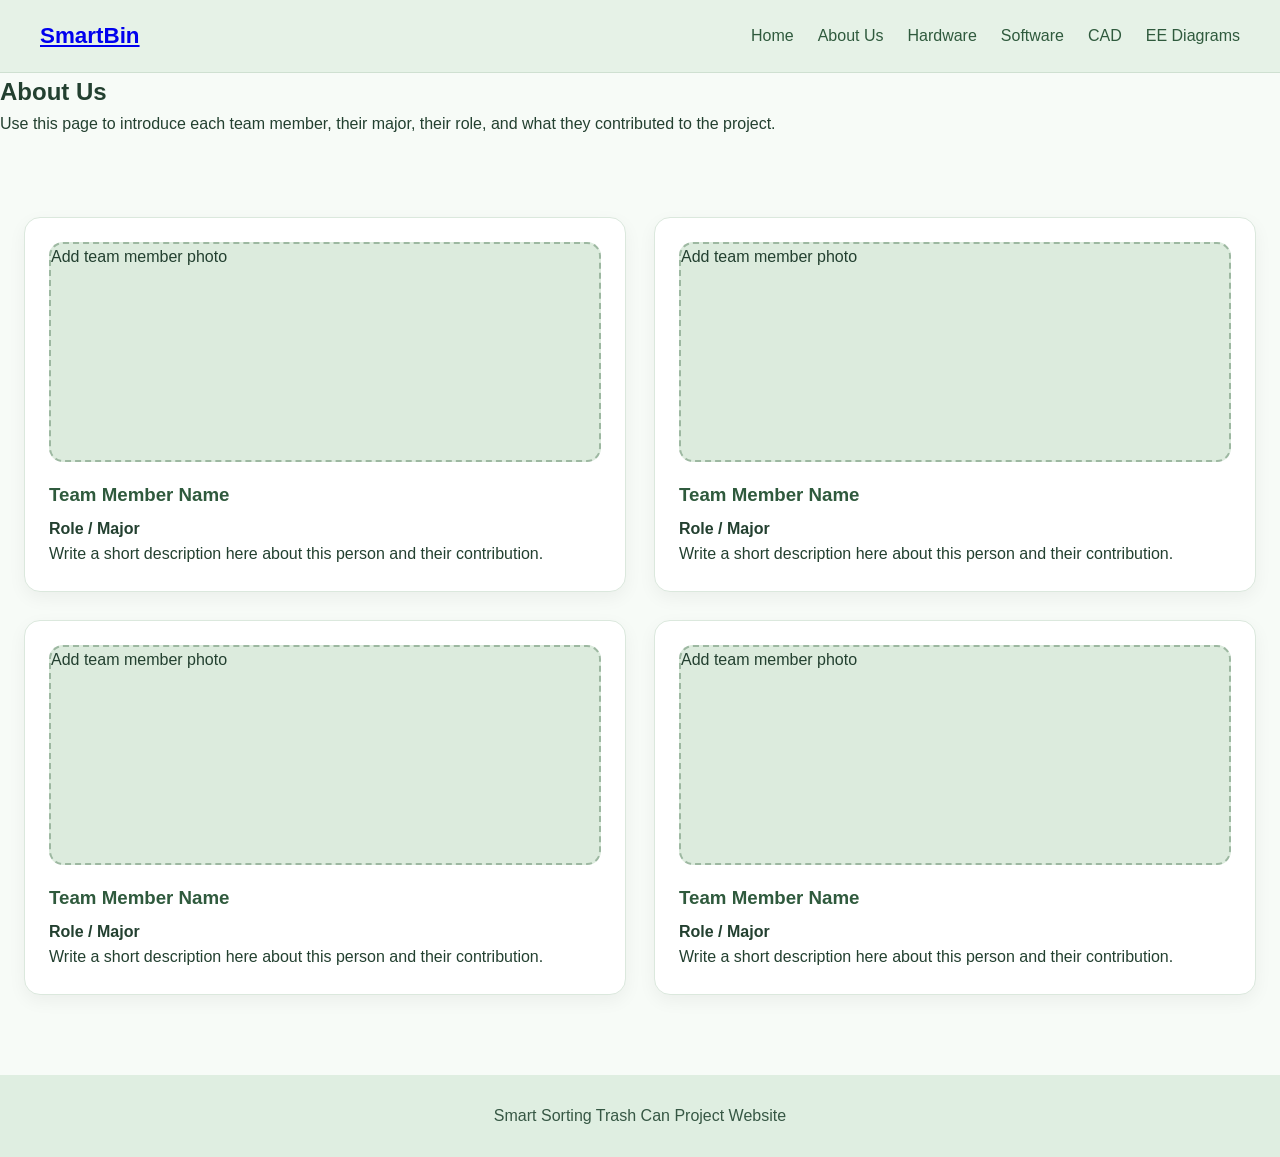
==== about.html @ c2308f16 "Create about.html" ====
<!DOCTYPE html>
<html lang="en">
<head>
  <meta charset="UTF-8" />
  <meta name="viewport" content="width=device-width, initial-scale=1.0" />
  <title>Smart Sorting Trash Can | About Us</title>
  <link rel="stylesheet" href="styles.css" />
</head>
<body>
  <header class="navbar">
    <div class="logo"><a href="index.html">SmartBin</a></div>
    <ul class="nav-links">
      <li><a href="index.html">Home</a></li>
      <li><a href="about.html">About Us</a></li>
      <li><a href="hardware.html">Hardware</a></li>
      <li><a href="software.html">Software</a></li>
      <li><a href="cad.html">CAD</a></li>
      <li><a href="diagrams.html">EE Diagrams</a></li>
    </ul>
  </header>

  <section class="page-header">
    <h1>About Us</h1>
    <p>
      Use this page to introduce each team member, their major, their role,
      and what they contributed to the project.
    </p>
  </section>

  <section class="section">
    <div class="team-grid">
      <div class="team-card">
        <div class="team-photo">Add team member photo</div>
        <h3>Team Member Name</h3>
        <p><strong>Role / Major</strong></p>
        <p>Write a short description here about this person and their contribution.</p>
      </div>

      <div class="team-card">
        <div class="team-photo">Add team member photo</div>
        <h3>Team Member Name</h3>
        <p><strong>Role / Major</strong></p>
        <p>Write a short description here about this person and their contribution.</p>
      </div>

      <div class="team-card">
        <div class="team-photo">Add team member photo</div>
        <h3>Team Member Name</h3>
        <p><strong>Role / Major</strong></p>
        <p>Write a short description here about this person and their contribution.</p>
      </div>

      <div class="team-card">
        <div class="team-photo">Add team member photo</div>
        <h3>Team Member Name</h3>
        <p><strong>Role / Major</strong></p>
        <p>Write a short description here about this person and their contribution.</p>
      </div>
    </div>
  </section>

  <footer class="footer">
    <p>Smart Sorting Trash Can Project Website</p>
  </footer>
</body>
</html>
---- styles.css ----
* {
  margin: 0;
  padding: 0;
  box-sizing: border-box;
}

html {
  scroll-behavior: smooth;
}

body {
  font-family: Arial, Helvetica, sans-serif;
  color: #234030;
  background-color: #f7fbf7;
  line-height: 1.6;
}

.navbar {
  position: sticky;
  top: 0;
  z-index: 1000;
  background: #e6f2e7;
  display: flex;
  justify-content: space-between;
  align-items: center;
  padding: 18px 40px;
  border-bottom: 1px solid #cfe0d1;
}

.logo {
  font-size: 1.4rem;
  font-weight: 700;
  color: #2f5a3d;
}

.nav-links {
  list-style: none;
  display: flex;
  gap: 24px;
  flex-wrap: wrap;
}

.nav-links a {
  text-decoration: none;
  color: #2f5a3d;
  font-weight: 500;
  transition: 0.2s ease;
}

.nav-links a:hover {
  color: #6b9b78;
}

.hero {
  height: 85vh;
  background:
    linear-gradient(rgba(20, 40, 25, 0.28), rgba(20, 40, 25, 0.28)),
    url("images/team-banner.jpg") center/cover no-repeat;
  display: flex;
  align-items: center;
  justify-content: center;
}

.hero-overlay {
  width: 100%;
  max-width: 1100px;
  padding: 40px;
}

.hero-text {
  background: rgba(245, 251, 245, 0.84);
  padding: 40px;
  max-width: 620px;
  border-radius: 18px;
  box-shadow: 0 8px 28px rgba(0, 0, 0, 0.08);
}

.hero-text h1 {
  font-size: 3rem;
  margin-bottom: 16px;
  color: #244432;
}

.hero-text p {
  font-size: 1.08rem;
  margin-bottom: 24px;
  color: #355643;
}

.hero-button {
  display: inline-block;
  background: #8fbc98;
  color: white;
  text-decoration: none;
  padding: 12px 22px;
  border-radius: 10px;
  font-weight: 600;
  transition: 0.2s ease;
}

.hero-button:hover {
  background: #79a883;
}

.section {
  padding: 80px 24px;
}

.alt-section {
  background: #eef6ef;
}

.container {
  max-width: 1100px;
  margin: 0 auto;
}

.section h2 {
  font-size: 2rem;
  margin-bottom: 24px;
  color: #244432;
}

.section-intro {
  margin-bottom: 28px;
  color: #4b6955;
}

.two-column {
  display: grid;
  grid-template-columns: 1.2fr 1fr;
  gap: 32px;
  align-items: center;
}

.image-placeholder {
  min-height: 260px;
  background: #dcebdd;
  border: 2px dashed #9db8a1;
  border-radius: 18px;
  display: flex;
  align-items: center;
  justify-content: center;
  color: #52705c;
  text-align: center;
  padding: 20px;
}

.content-grid {
  display: grid;
  grid-template-columns: repeat(3, 1fr);
  gap: 22px;
}

.info-card {
  background: white;
  padding: 24px;
  border-radius: 16px;
  box-shadow: 0 6px 18px rgba(0, 0, 0, 0.05);
  border: 1px solid #dbe8dd;
}

.info-card h3 {
  margin-bottom: 12px;
  color: #2f5a3d;
}

.gallery-grid {
  display: grid;
  grid-template-columns: repeat(3, 1fr);
  gap: 20px;
}

.gallery-item {
  min-height: 220px;
  background: #dcebdd;
  border: 2px dashed #9db8a1;
  border-radius: 16px;
  display: flex;
  align-items: center;
  justify-content: center;
  color: #52705c;
  text-align: center;
  padding: 20px;
}

.team-grid {
  display: grid;
  grid-template-columns: repeat(2, 1fr);
  gap: 28px;
}

.team-card {
  background: white;
  padding: 24px;
  border-radius: 16px;
  box-shadow: 0 6px 18px rgba(0, 0, 0, 0.05);
  border: 1px solid #dbe8dd;
}

.team-photo {
  width: 100%;
  height: 220px;
  background: #dcebdd;
  border: 2px dashed #9db8a1;
  border-radius: 14px;
  margin-bottom: 18px;
}

.team-card h3 {
  margin-bottom: 6px;
  color: #2f5a3d;
}

.footer {
  text-align: center;
  padding: 28px 20px;
  background: #dfeee1;
  color: #365744;
}

@media (max-width: 900px) {
  .two-column,
  .content-grid,
  .gallery-grid,
  .team-grid {
    grid-template-columns: 1fr;
  }

  .hero-text h1 {
    font-size: 2.3rem;
  }

  .navbar {
    flex-direction: column;
    gap: 12px;
    padding: 18px 20px;
  }

  .nav-links {
    justify-content: center;
  }
}
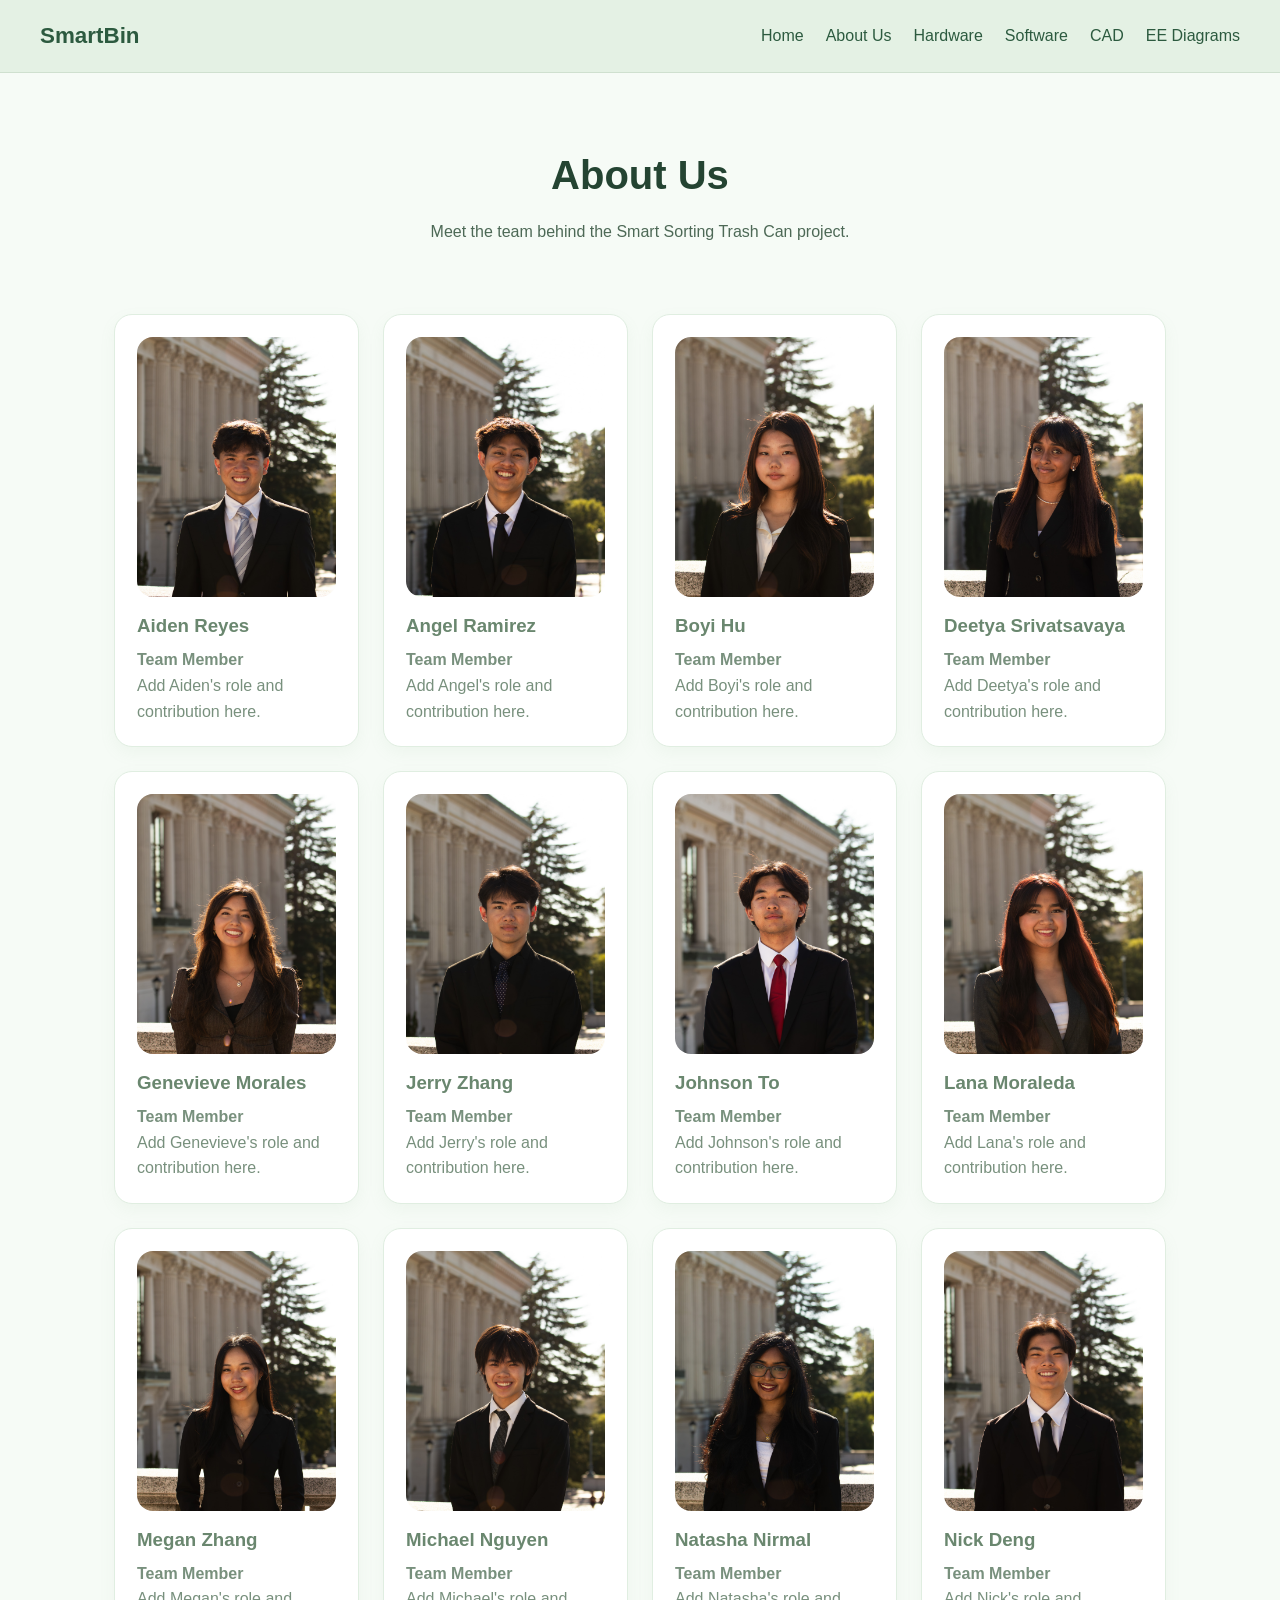
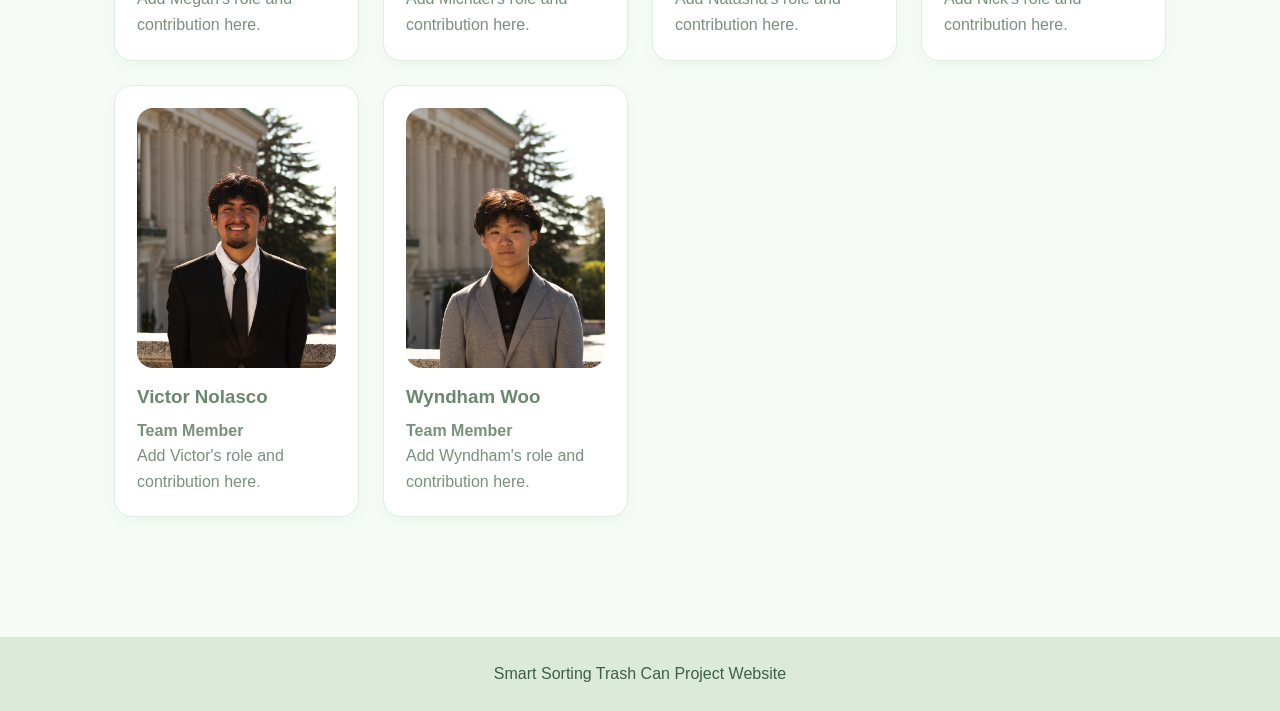
==== commit ba21d6f3: "Update about.html" ====
--- a/about.html
+++ b/about.html
@@ -22,40 +22,111 @@
   <section class="page-header">
     <h1>About Us</h1>
     <p>
-      Use this page to introduce each team member, their major, their role,
-      and what they contributed to the project.
+      Meet the team behind the Smart Sorting Trash Can project.
     </p>
   </section>
 
   <section class="section">
     <div class="team-grid">
+
       <div class="team-card">
-        <div class="team-photo">Add team member photo</div>
-        <h3>Team Member Name</h3>
-        <p><strong>Role / Major</strong></p>
-        <p>Write a short description here about this person and their contribution.</p>
+        <img src="images/aiden reyes.jpg" alt="Aiden Reyes" class="team-photo">
+        <h3>Aiden Reyes</h3>
+        <p><strong>Team Member</strong></p>
+        <p>Add Aiden's role and contribution here.</p>
       </div>
 
       <div class="team-card">
-        <div class="team-photo">Add team member photo</div>
-        <h3>Team Member Name</h3>
-        <p><strong>Role / Major</strong></p>
-        <p>Write a short description here about this person and their contribution.</p>
+        <img src="images/angel ramirez.jpg" alt="Angel Ramirez" class="team-photo">
+        <h3>Angel Ramirez</h3>
+        <p><strong>Team Member</strong></p>
+        <p>Add Angel's role and contribution here.</p>
       </div>
 
       <div class="team-card">
-        <div class="team-photo">Add team member photo</div>
-        <h3>Team Member Name</h3>
-        <p><strong>Role / Major</strong></p>
-        <p>Write a short description here about this person and their contribution.</p>
+        <img src="images/boyi hu.jpg" alt="Boyi Hu" class="team-photo">
+        <h3>Boyi Hu</h3>
+        <p><strong>Team Member</strong></p>
+        <p>Add Boyi's role and contribution here.</p>
       </div>
 
       <div class="team-card">
-        <div class="team-photo">Add team member photo</div>
-        <h3>Team Member Name</h3>
-        <p><strong>Role / Major</strong></p>
-        <p>Write a short description here about this person and their contribution.</p>
+        <img src="images/deetya srivatsavaya.jpg" alt="Deetya Srivatsavaya" class="team-photo">
+        <h3>Deetya Srivatsavaya</h3>
+        <p><strong>Team Member</strong></p>
+        <p>Add Deetya's role and contribution here.</p>
       </div>
+
+      <div class="team-card">
+        <img src="images/genevieve morales.jpg" alt="Genevieve Morales" class="team-photo">
+        <h3>Genevieve Morales</h3>
+        <p><strong>Team Member</strong></p>
+        <p>Add Genevieve's role and contribution here.</p>
+      </div>
+
+      <div class="team-card">
+        <img src="images/jerry zhang.jpg" alt="Jerry Zhang" class="team-photo">
+        <h3>Jerry Zhang</h3>
+        <p><strong>Team Member</strong></p>
+        <p>Add Jerry's role and contribution here.</p>
+      </div>
+
+      <div class="team-card">
+        <img src="images/johnson to.jpg" alt="Johnson To" class="team-photo">
+        <h3>Johnson To</h3>
+        <p><strong>Team Member</strong></p>
+        <p>Add Johnson's role and contribution here.</p>
+      </div>
+
+      <div class="team-card">
+        <img src="images/lana moraleda.jpg" alt="Lana Moraleda" class="team-photo">
+        <h3>Lana Moraleda</h3>
+        <p><strong>Team Member</strong></p>
+        <p>Add Lana's role and contribution here.</p>
+      </div>
+
+      <div class="team-card">
+        <img src="images/megan zhang.jpg" alt="Megan Zhang" class="team-photo">
+        <h3>Megan Zhang</h3>
+        <p><strong>Team Member</strong></p>
+        <p>Add Megan's role and contribution here.</p>
+      </div>
+
+      <div class="team-card">
+        <img src="images/michael nguyen.jpg" alt="Michael Nguyen" class="team-photo">
+        <h3>Michael Nguyen</h3>
+        <p><strong>Team Member</strong></p>
+        <p>Add Michael's role and contribution here.</p>
+      </div>
+
+      <div class="team-card">
+        <img src="images/natasha nirmal.jpg" alt="Natasha Nirmal" class="team-photo">
+        <h3>Natasha Nirmal</h3>
+        <p><strong>Team Member</strong></p>
+        <p>Add Natasha's role and contribution here.</p>
+      </div>
+
+      <div class="team-card">
+        <img src="images/nick deng.jpg" alt="Nick Deng" class="team-photo">
+        <h3>Nick Deng</h3>
+        <p><strong>Team Member</strong></p>
+        <p>Add Nick's role and contribution here.</p>
+      </div>
+
+      <div class="team-card">
+        <img src="images/victor nolasco.jpg" alt="Victor Nolasco" class="team-photo">
+        <h3>Victor Nolasco</h3>
+        <p><strong>Team Member</strong></p>
+        <p>Add Victor's role and contribution here.</p>
+      </div>
+
+      <div class="team-card">
+        <img src="images/wyndham woo.jpg" alt="Wyndham Woo" class="team-photo">
+        <h3>Wyndham Woo</h3>
+        <p><strong>Team Member</strong></p>
+        <p>Add Wyndham's role and contribution here.</p>
+      </div>
+
     </div>
   </section>
 
--- a/styles.css
+++ b/styles.css
@@ -4,231 +4,240 @@
   box-sizing: border-box;
 }
 
-html {
-  scroll-behavior: smooth;
-}
-
 body {
   font-family: Arial, Helvetica, sans-serif;
-  color: #234030;
-  background-color: #f7fbf7;
+  background-color: #f6fbf6;
+  color: #264233;
   line-height: 1.6;
 }
 
 .navbar {
-  position: sticky;
-  top: 0;
-  z-index: 1000;
-  background: #e6f2e7;
+  background: #e4f1e4;
+  border-bottom: 1px solid #cfe0cf;
+  padding: 18px 40px;
   display: flex;
   justify-content: space-between;
   align-items: center;
-  padding: 18px 40px;
-  border-bottom: 1px solid #cfe0d1;
-}
-
-.logo {
+}
+
+.logo a {
+  text-decoration: none;
+  color: #2c5a3f;
   font-size: 1.4rem;
-  font-weight: 700;
-  color: #2f5a3d;
+  font-weight: bold;
 }
 
 .nav-links {
   list-style: none;
   display: flex;
-  gap: 24px;
+  gap: 22px;
   flex-wrap: wrap;
 }
 
 .nav-links a {
   text-decoration: none;
-  color: #2f5a3d;
+  color: #2c5a3f;
   font-weight: 500;
-  transition: 0.2s ease;
 }
 
 .nav-links a:hover {
-  color: #6b9b78;
+  color: #6d9b7b;
 }
 
 .hero {
-  height: 85vh;
-  background:
-    linear-gradient(rgba(20, 40, 25, 0.28), rgba(20, 40, 25, 0.28)),
-    url("images/team-banner.jpg") center/cover no-repeat;
+  height: 78vh;
+  background-image: url("images/team.jpg");
+  background-size: cover;
+  background-position: center;
   display: flex;
   align-items: center;
   justify-content: center;
 }
 
-.hero-overlay {
-  width: 100%;
-  max-width: 1100px;
+.hero-box {
+  background: rgba(247, 252, 247, 0.88);
   padding: 40px;
-}
-
-.hero-text {
-  background: rgba(245, 251, 245, 0.84);
-  padding: 40px;
-  max-width: 620px;
   border-radius: 18px;
-  box-shadow: 0 8px 28px rgba(0, 0, 0, 0.08);
-}
-
-.hero-text h1 {
+  max-width: 680px;
+  box-shadow: 0 8px 24px rgba(0, 0, 0, 0.08);
+}
+
+.hero-box h1 {
   font-size: 3rem;
-  margin-bottom: 16px;
+  margin-bottom: 14px;
   color: #244432;
 }
 
-.hero-text p {
-  font-size: 1.08rem;
-  margin-bottom: 24px;
-  color: #355643;
-}
-
-.hero-button {
+.hero-box p {
+  margin-bottom: 20px;
+  color: #3f5e49;
+}
+
+.button {
   display: inline-block;
-  background: #8fbc98;
+  padding: 12px 22px;
+  background: #8db89a;
   color: white;
   text-decoration: none;
-  padding: 12px 22px;
   border-radius: 10px;
   font-weight: 600;
-  transition: 0.2s ease;
-}
-
-.hero-button:hover {
-  background: #79a883;
+}
+
+.button:hover {
+  background: #78a585;
+}
+
+.page-header {
+  padding: 70px 24px 30px;
+  text-align: center;
+}
+
+.page-header h1 {
+  font-size: 2.5rem;
+  color: #244432;
+  margin-bottom: 12px;
+}
+
+.page-header p {
+  max-width: 800px;
+  margin: 0 auto;
+  color: #4d6956;
 }
 
 .section {
-  padding: 80px 24px;
-}
-
-.alt-section {
-  background: #eef6ef;
-}
-
-.container {
   max-width: 1100px;
   margin: 0 auto;
+  padding: 40px 24px 80px;
 }
 
 .section h2 {
-  font-size: 2rem;
-  margin-bottom: 24px;
-  color: #244432;
-}
-
-.section-intro {
-  margin-bottom: 28px;
-  color: #4b6955;
+  margin-bottom: 20px;
+  color: #2c5a3f;
 }
 
 .two-column {
   display: grid;
   grid-template-columns: 1.2fr 1fr;
-  gap: 32px;
-  align-items: center;
-}
-
-.image-placeholder {
-  min-height: 260px;
-  background: #dcebdd;
-  border: 2px dashed #9db8a1;
-  border-radius: 18px;
-  display: flex;
-  align-items: center;
-  justify-content: center;
-  color: #52705c;
-  text-align: center;
-  padding: 20px;
-}
-
-.content-grid {
+  gap: 30px;
+  align-items: center;
+}
+
+.card-grid {
   display: grid;
   grid-template-columns: repeat(3, 1fr);
   gap: 22px;
 }
 
-.info-card {
+.card {
   background: white;
+  border: 1px solid #d7e6d7;
+  border-radius: 16px;
   padding: 24px;
-  border-radius: 16px;
-  box-shadow: 0 6px 18px rgba(0, 0, 0, 0.05);
-  border: 1px solid #dbe8dd;
-}
-
-.info-card h3 {
-  margin-bottom: 12px;
-  color: #2f5a3d;
+  box-shadow: 0 6px 16px rgba(0, 0, 0, 0.04);
+}
+
+.card h3 {
+  margin-bottom: 10px;
+  color: #2c5a3f;
+}
+
+.placeholder {
+  width: 100%;
+  min-height: 260px;
+  border: 2px dashed #a8bfa9;
+  background: #ddebdd;
+  border-radius: 16px;
+  display: flex;
+  align-items: center;
+  justify-content: center;
+  color: #5a735f;
+  text-align: center;
+  padding: 20px;
 }
 
 .gallery-grid {
   display: grid;
-  grid-template-columns: repeat(3, 1fr);
-  gap: 20px;
+  grid-template-columns: repeat(2, 1fr);
+  gap: 24px;
 }
 
 .gallery-item {
-  min-height: 220px;
-  background: #dcebdd;
-  border: 2px dashed #9db8a1;
-  border-radius: 16px;
+  background: white;
+  border: 1px solid #d7e6d7;
+  border-radius: 16px;
+  padding: 18px;
+  box-shadow: 0 6px 16px rgba(0, 0, 0, 0.04);
+}
+
+.gallery-image {
+  width: 100%;
+  min-height: 280px;
+  border: 2px dashed #a8bfa9;
+  background: #ddebdd;
+  border-radius: 14px;
   display: flex;
   align-items: center;
   justify-content: center;
-  color: #52705c;
+  color: #5a735f;
   text-align: center;
   padding: 20px;
+  margin-bottom: 14px;
 }
 
 .team-grid {
   display: grid;
-  grid-template-columns: repeat(2, 1fr);
-  gap: 28px;
+  grid-template-columns: repeat(auto-fit, minmax(240px, 1fr));
+  gap: 24px;
 }
 
 .team-card {
-  background: white;
-  padding: 24px;
-  border-radius: 16px;
-  box-shadow: 0 6px 18px rgba(0, 0, 0, 0.05);
-  border: 1px solid #dbe8dd;
+  background: #ffffff;
+  border: 1px solid #e0eee1;
+  border-radius: 18px;
+  padding: 22px;
+  box-shadow: 0 6px 16px rgba(138, 173, 144, 0.08);
+  transition: transform 0.2s ease, box-shadow 0.2s ease;
+}
+
+.team-card:hover {
+  transform: translateY(-4px);
+  box-shadow: 0 10px 22px rgba(138, 173, 144, 0.14);
+}
+
+.team-card h3 {
+  color: #6a876f;
+  margin-bottom: 6px;
+  font-weight: 600;
+}
+
+.team-card p {
+  color: #78907d;
 }
 
 .team-photo {
   width: 100%;
-  height: 220px;
-  background: #dcebdd;
-  border: 2px dashed #9db8a1;
-  border-radius: 14px;
-  margin-bottom: 18px;
-}
-
-.team-card h3 {
-  margin-bottom: 6px;
-  color: #2f5a3d;
+  height: 260px;
+  object-fit: cover;
+  object-position: center;
+  border-radius: 16px;
+  margin-bottom: 14px;
+  display: block;
 }
 
 .footer {
   text-align: center;
-  padding: 28px 20px;
-  background: #dfeee1;
-  color: #365744;
+  padding: 24px;
+  background: #dceada;
+  color: #3f5e49;
+  margin-top: 40px;
 }
 
 @media (max-width: 900px) {
   .two-column,
-  .content-grid,
+  .card-grid,
   .gallery-grid,
   .team-grid {
     grid-template-columns: 1fr;
-  }
-
-  .hero-text h1 {
-    font-size: 2.3rem;
   }
 
   .navbar {
@@ -237,7 +246,7 @@
     padding: 18px 20px;
   }
 
-  .nav-links {
-    justify-content: center;
+  .hero-box h1 {
+    font-size: 2.2rem;
   }
 }
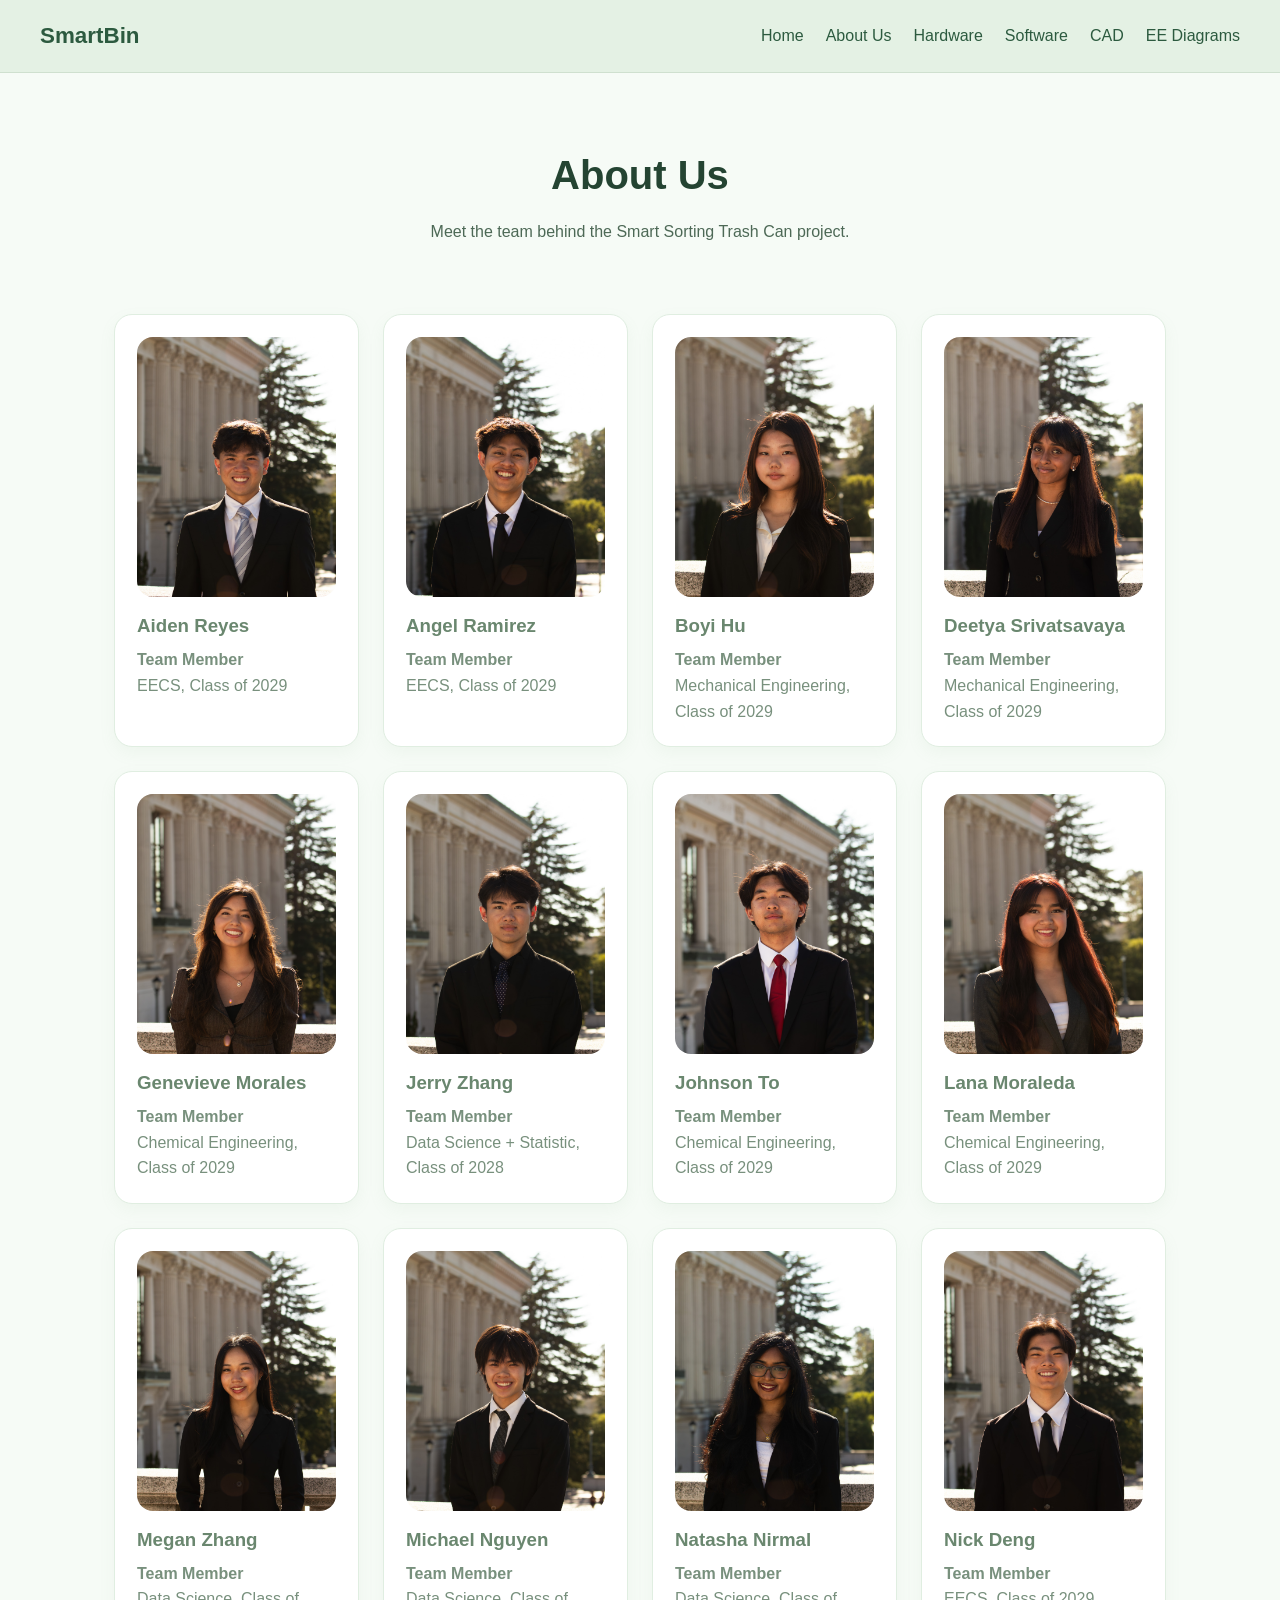
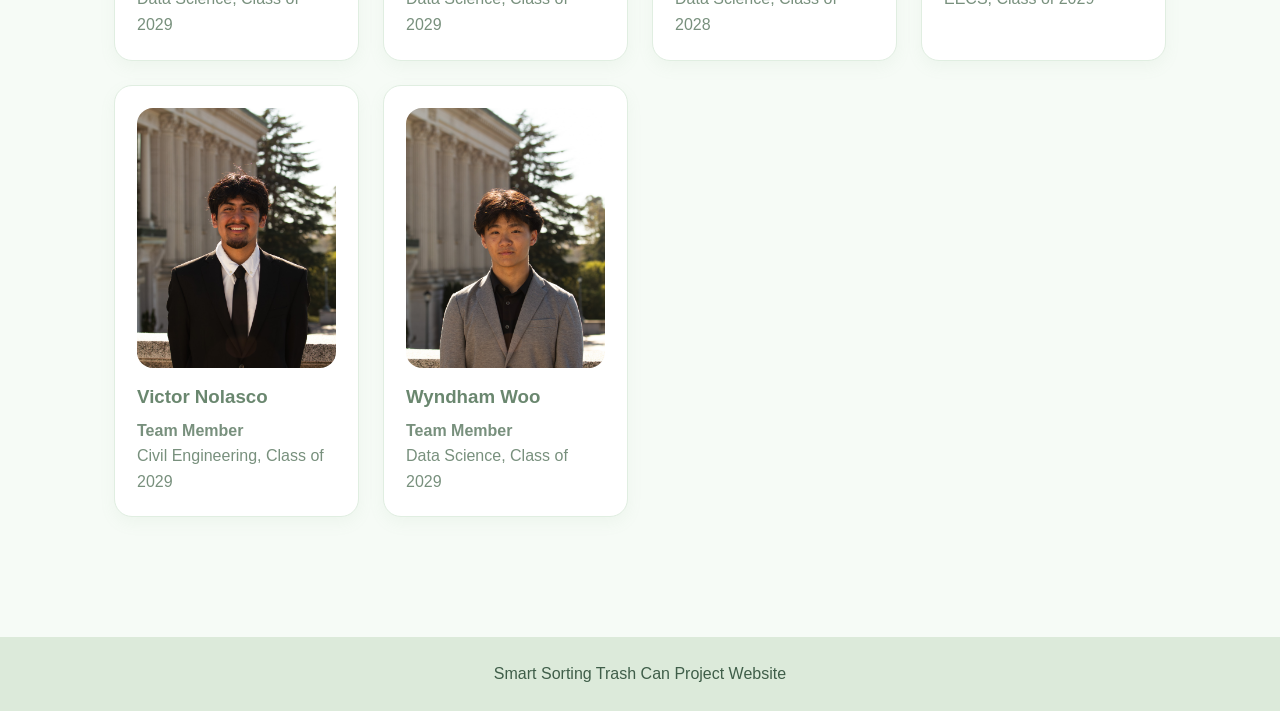
==== commit 58f7a5f4: "Update about.html" ====
--- a/about.html
+++ b/about.html
@@ -33,98 +33,98 @@
         <img src="images/aiden reyes.jpg" alt="Aiden Reyes" class="team-photo">
         <h3>Aiden Reyes</h3>
         <p><strong>Team Member</strong></p>
-        <p>Add Aiden's role and contribution here.</p>
+        <p>EECS, Class of 2029</p>
       </div>
 
       <div class="team-card">
         <img src="images/angel ramirez.jpg" alt="Angel Ramirez" class="team-photo">
         <h3>Angel Ramirez</h3>
         <p><strong>Team Member</strong></p>
-        <p>Add Angel's role and contribution here.</p>
+        <p>EECS, Class of 2029</p>
       </div>
 
       <div class="team-card">
         <img src="images/boyi hu.jpg" alt="Boyi Hu" class="team-photo">
         <h3>Boyi Hu</h3>
         <p><strong>Team Member</strong></p>
-        <p>Add Boyi's role and contribution here.</p>
+        <p>Mechanical Engineering, Class of 2029</p>
       </div>
 
       <div class="team-card">
         <img src="images/deetya srivatsavaya.jpg" alt="Deetya Srivatsavaya" class="team-photo">
         <h3>Deetya Srivatsavaya</h3>
         <p><strong>Team Member</strong></p>
-        <p>Add Deetya's role and contribution here.</p>
+        <p>Mechanical Engineering, Class of 2029</p>
       </div>
 
       <div class="team-card">
         <img src="images/genevieve morales.jpg" alt="Genevieve Morales" class="team-photo">
         <h3>Genevieve Morales</h3>
         <p><strong>Team Member</strong></p>
-        <p>Add Genevieve's role and contribution here.</p>
+        <p>Chemical Engineering, Class of 2029</p>
       </div>
 
       <div class="team-card">
         <img src="images/jerry zhang.jpg" alt="Jerry Zhang" class="team-photo">
         <h3>Jerry Zhang</h3>
         <p><strong>Team Member</strong></p>
-        <p>Add Jerry's role and contribution here.</p>
+        <p>Data Science + Statistic, Class of 2028</p>
       </div>
 
       <div class="team-card">
         <img src="images/johnson to.jpg" alt="Johnson To" class="team-photo">
         <h3>Johnson To</h3>
         <p><strong>Team Member</strong></p>
-        <p>Add Johnson's role and contribution here.</p>
+        <p>Chemical Engineering, Class of 2029</p>
       </div>
 
       <div class="team-card">
         <img src="images/lana moraleda.jpg" alt="Lana Moraleda" class="team-photo">
         <h3>Lana Moraleda</h3>
         <p><strong>Team Member</strong></p>
-        <p>Add Lana's role and contribution here.</p>
+        <p>Chemical Engineering, Class of 2029</p>
       </div>
 
       <div class="team-card">
         <img src="images/megan zhang.jpg" alt="Megan Zhang" class="team-photo">
         <h3>Megan Zhang</h3>
         <p><strong>Team Member</strong></p>
-        <p>Add Megan's role and contribution here.</p>
+        <p>Data Science, Class of 2029</p>
       </div>
 
       <div class="team-card">
         <img src="images/michael nguyen.jpg" alt="Michael Nguyen" class="team-photo">
         <h3>Michael Nguyen</h3>
         <p><strong>Team Member</strong></p>
-        <p>Add Michael's role and contribution here.</p>
+        <p>Data Science, Class of 2029</p>
       </div>
 
       <div class="team-card">
         <img src="images/natasha nirmal.jpg" alt="Natasha Nirmal" class="team-photo">
         <h3>Natasha Nirmal</h3>
         <p><strong>Team Member</strong></p>
-        <p>Add Natasha's role and contribution here.</p>
+        <p>Data Science, Class of 2028</p>
       </div>
 
       <div class="team-card">
         <img src="images/nick deng.jpg" alt="Nick Deng" class="team-photo">
         <h3>Nick Deng</h3>
         <p><strong>Team Member</strong></p>
-        <p>Add Nick's role and contribution here.</p>
+        <p>EECS, Class of 2029</p>
       </div>
 
       <div class="team-card">
         <img src="images/victor nolasco.jpg" alt="Victor Nolasco" class="team-photo">
         <h3>Victor Nolasco</h3>
         <p><strong>Team Member</strong></p>
-        <p>Add Victor's role and contribution here.</p>
+        <p>Civil Engineering, Class of 2029</p>
       </div>
 
       <div class="team-card">
         <img src="images/wyndham woo.jpg" alt="Wyndham Woo" class="team-photo">
         <h3>Wyndham Woo</h3>
         <p><strong>Team Member</strong></p>
-        <p>Add Wyndham's role and contribution here.</p>
+        <p>Data Science, Class of 2029</p>
       </div>
 
     </div>
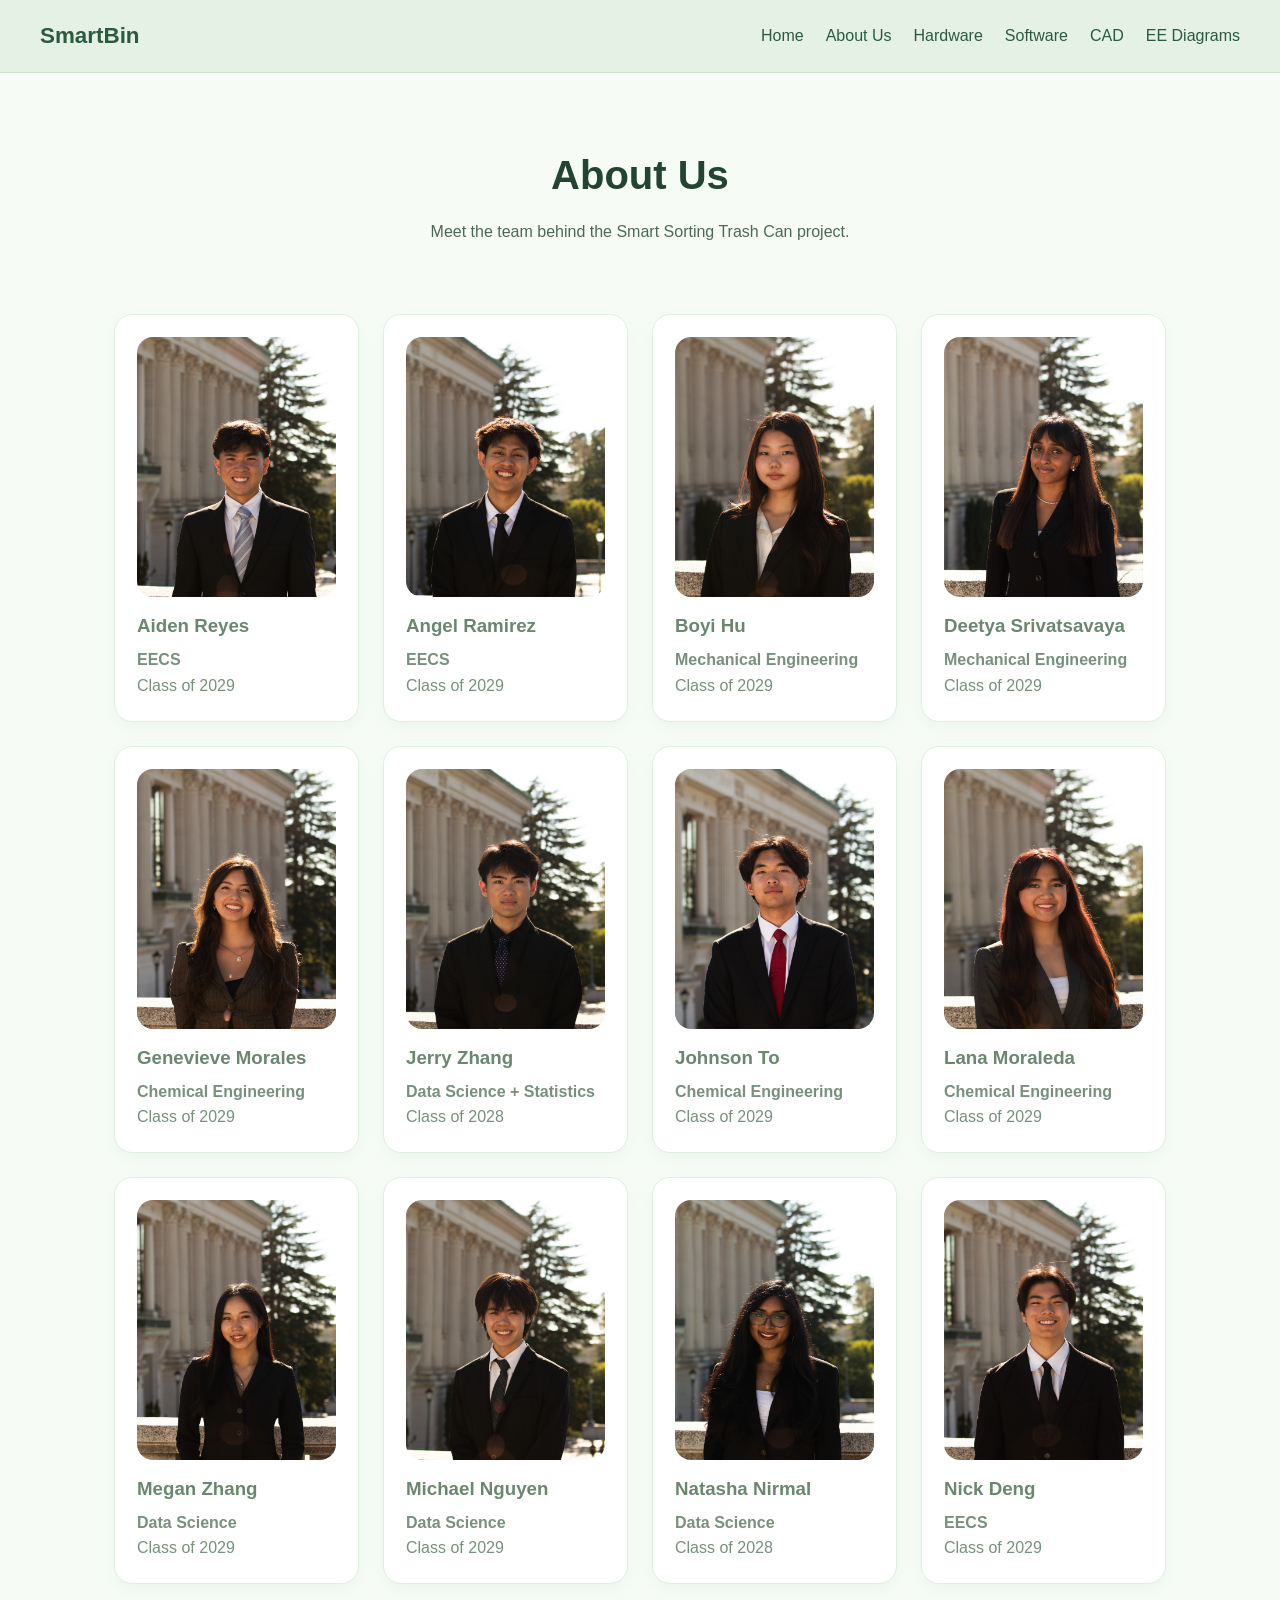
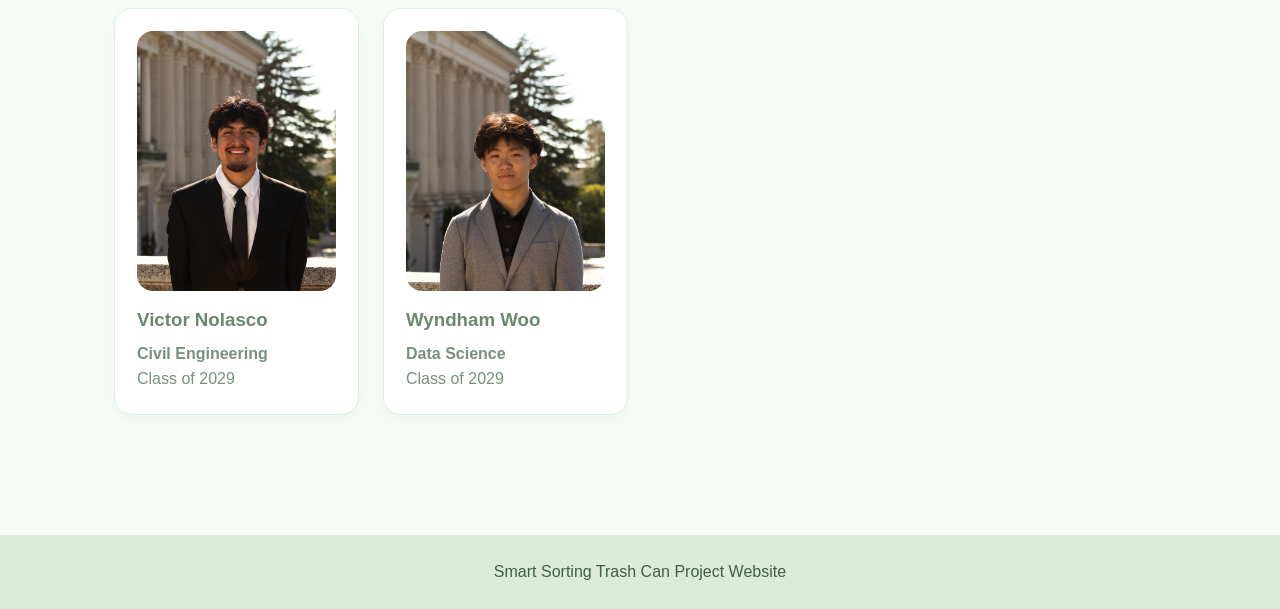
==== commit ae259a22: "Update about.html" ====
--- a/about.html
+++ b/about.html
@@ -32,99 +32,99 @@
       <div class="team-card">
         <img src="images/aiden reyes.jpg" alt="Aiden Reyes" class="team-photo">
         <h3>Aiden Reyes</h3>
-        <p><strong>Team Member</strong></p>
-        <p>EECS, Class of 2029</p>
+        <p><strong>EECS</strong></p>
+        <p>Class of 2029</p>
       </div>
 
       <div class="team-card">
         <img src="images/angel ramirez.jpg" alt="Angel Ramirez" class="team-photo">
         <h3>Angel Ramirez</h3>
-        <p><strong>Team Member</strong></p>
-        <p>EECS, Class of 2029</p>
+        <p><strong>EECS</strong></p>
+        <p>Class of 2029</p>
       </div>
 
       <div class="team-card">
         <img src="images/boyi hu.jpg" alt="Boyi Hu" class="team-photo">
         <h3>Boyi Hu</h3>
-        <p><strong>Team Member</strong></p>
-        <p>Mechanical Engineering, Class of 2029</p>
+        <p><strong>Mechanical Engineering</strong></p>
+        <p>Class of 2029</p>
       </div>
 
       <div class="team-card">
         <img src="images/deetya srivatsavaya.jpg" alt="Deetya Srivatsavaya" class="team-photo">
         <h3>Deetya Srivatsavaya</h3>
-        <p><strong>Team Member</strong></p>
-        <p>Mechanical Engineering, Class of 2029</p>
+        <p><strong>Mechanical Engineering</strong></p>
+        <p>Class of 2029</p>
       </div>
 
       <div class="team-card">
         <img src="images/genevieve morales.jpg" alt="Genevieve Morales" class="team-photo">
         <h3>Genevieve Morales</h3>
-        <p><strong>Team Member</strong></p>
-        <p>Chemical Engineering, Class of 2029</p>
+        <p><strong>Chemical Engineering</strong></p>
+        <p>Class of 2029</p>
       </div>
 
       <div class="team-card">
         <img src="images/jerry zhang.jpg" alt="Jerry Zhang" class="team-photo">
         <h3>Jerry Zhang</h3>
-        <p><strong>Team Member</strong></p>
-        <p>Data Science + Statistic, Class of 2028</p>
+        <p><strong>Data Science + Statistics</strong></p>
+        <p>Class of 2028</p>
       </div>
 
       <div class="team-card">
         <img src="images/johnson to.jpg" alt="Johnson To" class="team-photo">
         <h3>Johnson To</h3>
-        <p><strong>Team Member</strong></p>
-        <p>Chemical Engineering, Class of 2029</p>
+        <p><strong>Chemical Engineering</strong></p>
+        <p>Class of 2029</p>
       </div>
 
       <div class="team-card">
         <img src="images/lana moraleda.jpg" alt="Lana Moraleda" class="team-photo">
         <h3>Lana Moraleda</h3>
-        <p><strong>Team Member</strong></p>
-        <p>Chemical Engineering, Class of 2029</p>
+        <p><strong>Chemical Engineering</strong></p>
+        <p>Class of 2029</p>
       </div>
 
       <div class="team-card">
         <img src="images/megan zhang.jpg" alt="Megan Zhang" class="team-photo">
         <h3>Megan Zhang</h3>
-        <p><strong>Team Member</strong></p>
-        <p>Data Science, Class of 2029</p>
+        <p><strong>Data Science</strong></p>
+        <p>Class of 2029</p>
       </div>
 
       <div class="team-card">
         <img src="images/michael nguyen.jpg" alt="Michael Nguyen" class="team-photo">
         <h3>Michael Nguyen</h3>
-        <p><strong>Team Member</strong></p>
-        <p>Data Science, Class of 2029</p>
+        <p><strong>Data Science</strong></p>
+        <p>Class of 2029</p>
       </div>
 
       <div class="team-card">
         <img src="images/natasha nirmal.jpg" alt="Natasha Nirmal" class="team-photo">
         <h3>Natasha Nirmal</h3>
-        <p><strong>Team Member</strong></p>
-        <p>Data Science, Class of 2028</p>
+        <p><strong>Data Science</strong></p>
+        <p>Class of 2028</p>
       </div>
 
       <div class="team-card">
         <img src="images/nick deng.jpg" alt="Nick Deng" class="team-photo">
         <h3>Nick Deng</h3>
-        <p><strong>Team Member</strong></p>
-        <p>EECS, Class of 2029</p>
+        <p><strong>EECS</strong></p>
+        <p>Class of 2029</p>
       </div>
 
       <div class="team-card">
         <img src="images/victor nolasco.jpg" alt="Victor Nolasco" class="team-photo">
         <h3>Victor Nolasco</h3>
-        <p><strong>Team Member</strong></p>
-        <p>Civil Engineering, Class of 2029</p>
+        <p><strong>Civil Engineering</strong></p>
+        <p>Class of 2029</p>
       </div>
 
       <div class="team-card">
         <img src="images/wyndham woo.jpg" alt="Wyndham Woo" class="team-photo">
         <h3>Wyndham Woo</h3>
-        <p><strong>Team Member</strong></p>
-        <p>Data Science, Class of 2029</p>
+        <p><strong>Data Science</strong></p>
+        <p>Class of 2029</p>
       </div>
 
     </div>
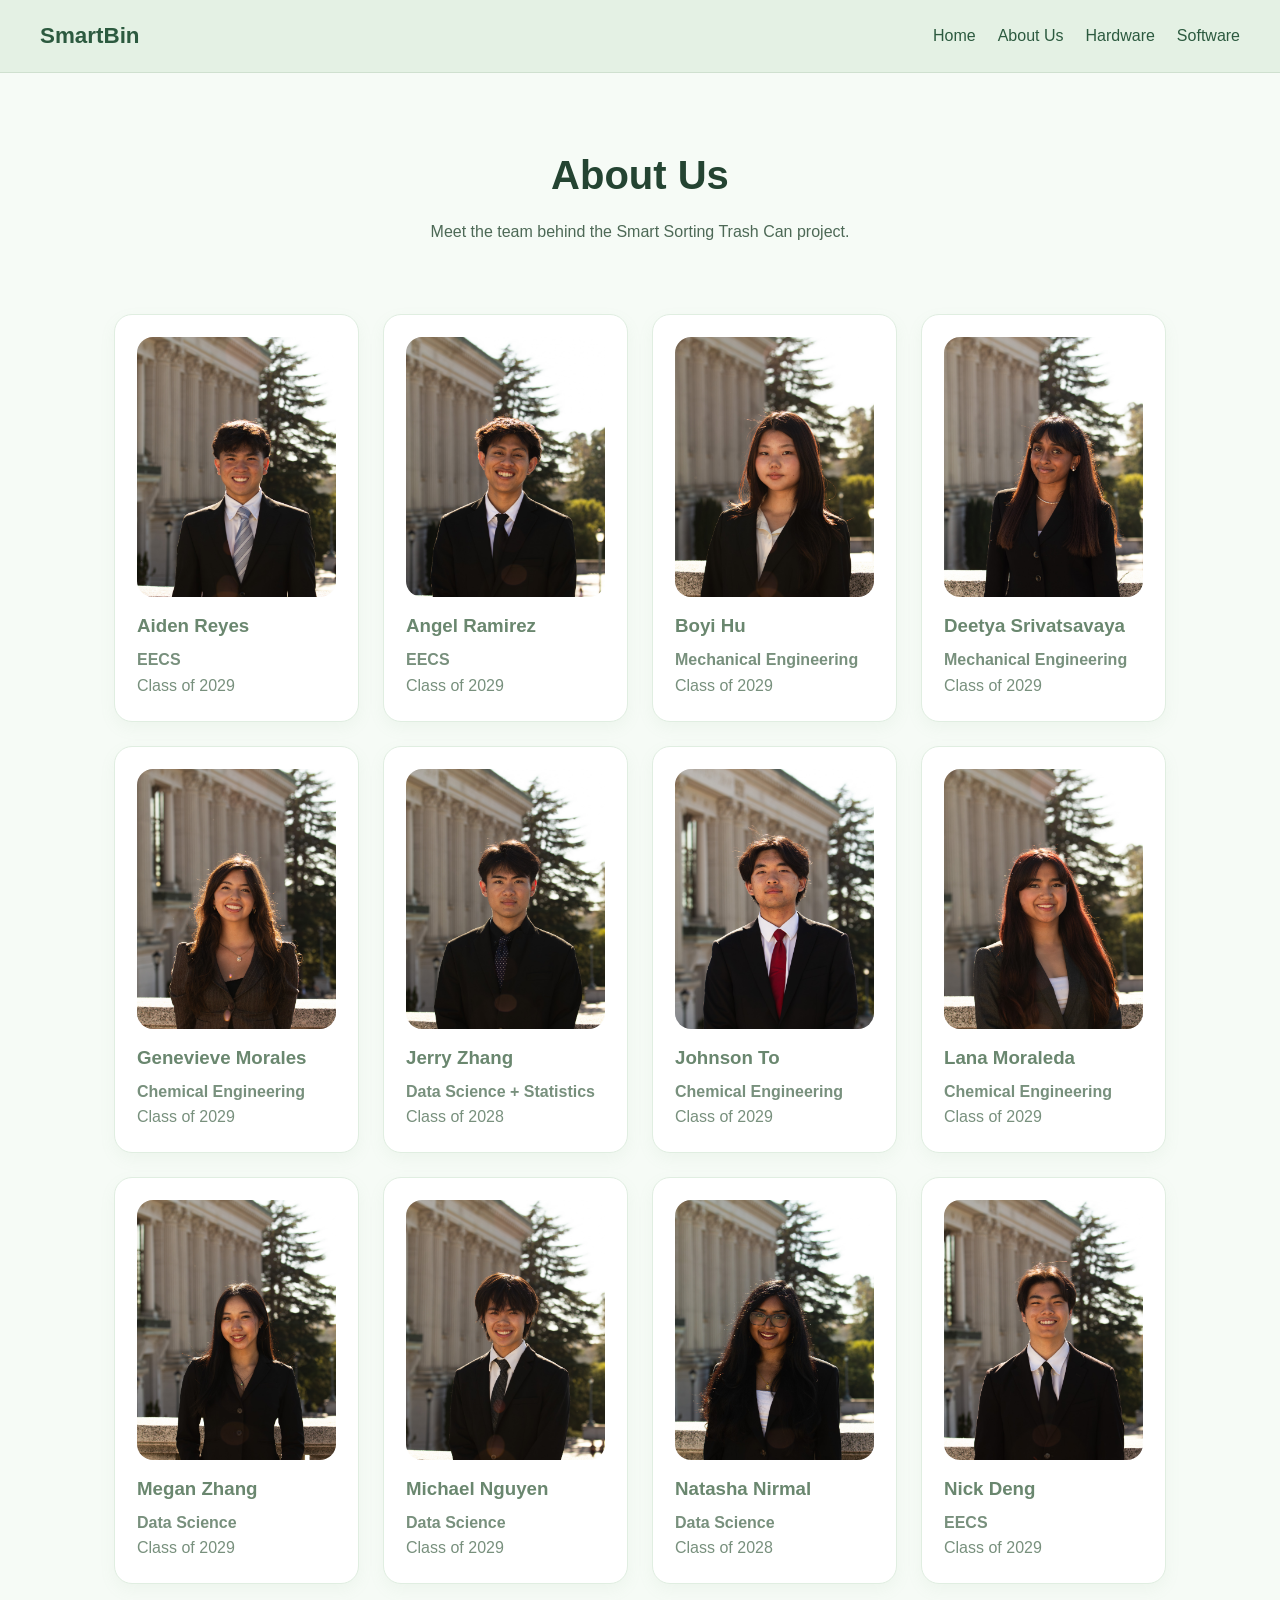
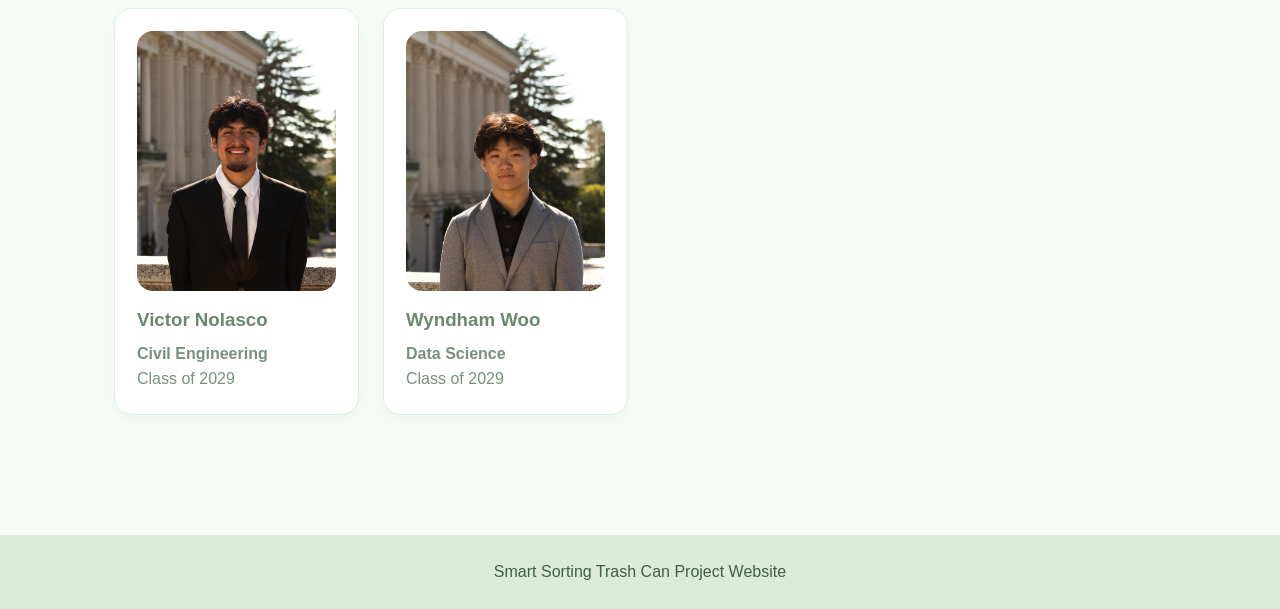
==== commit 2d64a0c4: "Update about.html" ====
--- a/about.html
+++ b/about.html
@@ -14,8 +14,6 @@
       <li><a href="about.html">About Us</a></li>
       <li><a href="hardware.html">Hardware</a></li>
       <li><a href="software.html">Software</a></li>
-      <li><a href="cad.html">CAD</a></li>
-      <li><a href="diagrams.html">EE Diagrams</a></li>
     </ul>
   </header>
 
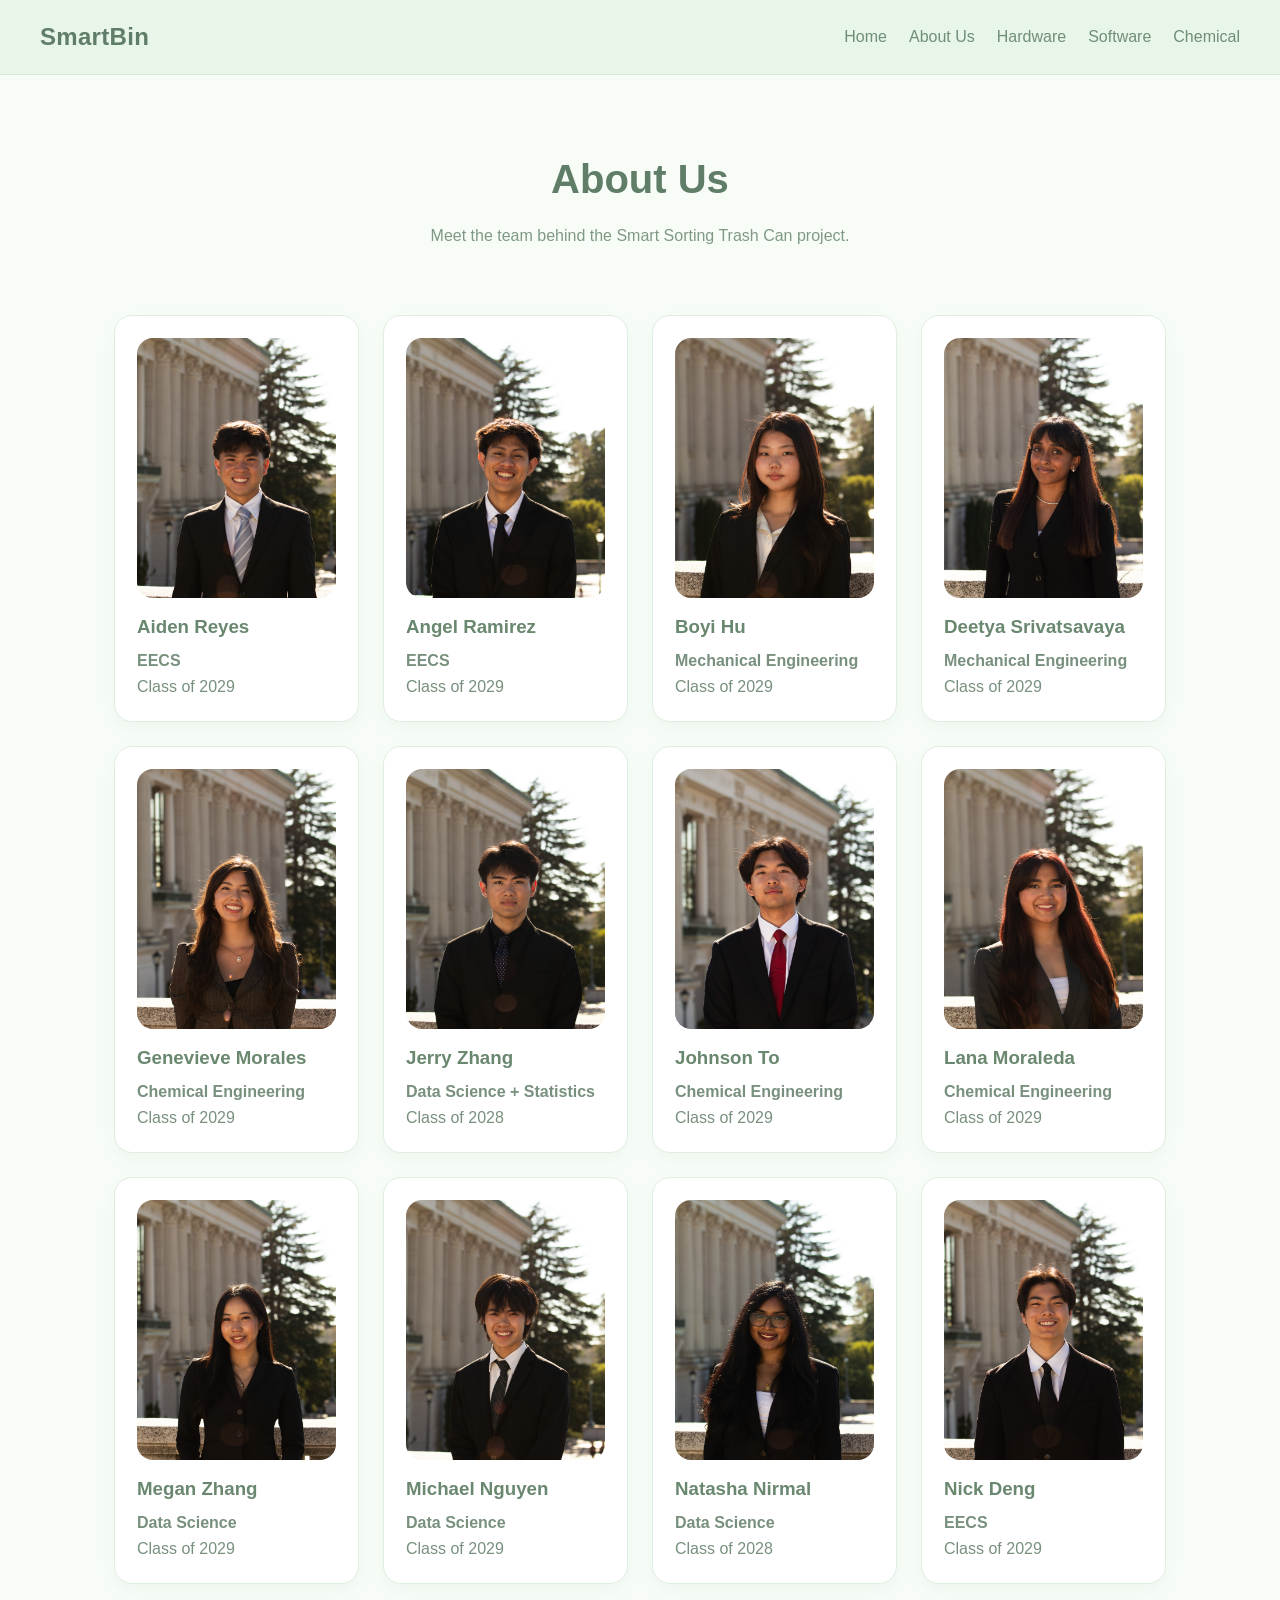
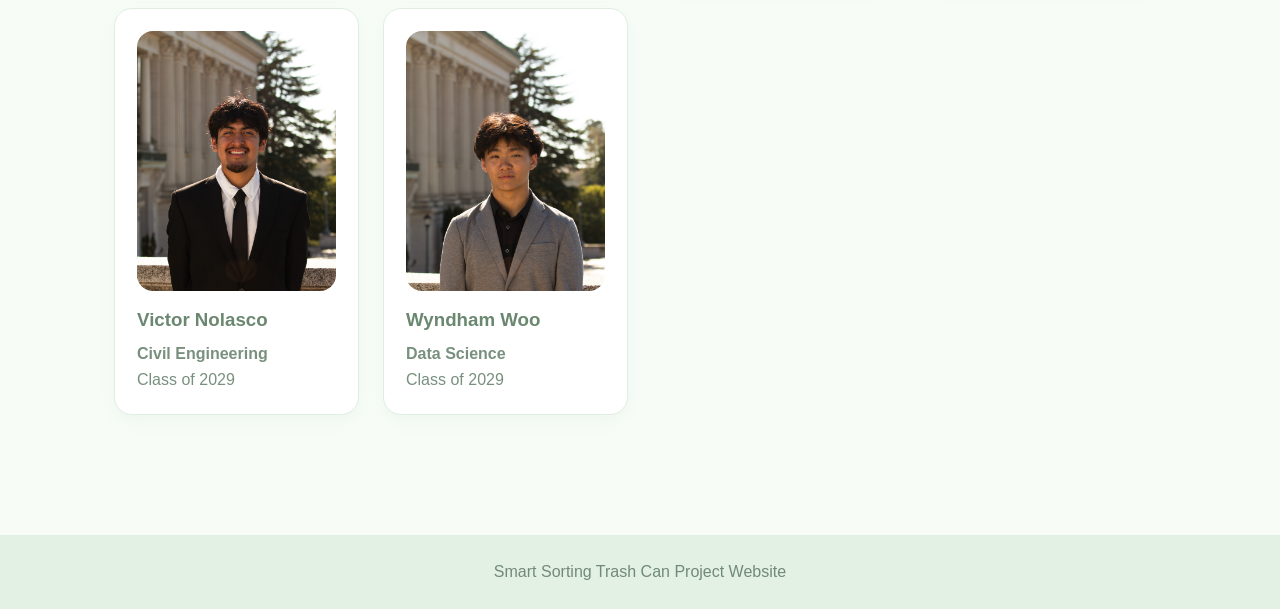
==== commit 7a9bfb3a: "Update about.html" ====
--- a/about.html
+++ b/about.html
@@ -7,14 +7,16 @@
   <link rel="stylesheet" href="styles.css" />
 </head>
 <body>
-  <header class="navbar">
-    <div class="logo"><a href="index.html">SmartBin</a></div>
-    <ul class="nav-links">
-      <li><a href="index.html">Home</a></li>
-      <li><a href="about.html">About Us</a></li>
-      <li><a href="hardware.html">Hardware</a></li>
-      <li><a href="software.html">Software</a></li>
-    </ul>
+ <header class="navbar">
+  <div class="logo"><a href="index.html">SmartBin</a></div>
+  <ul class="nav-links">
+    <li><a href="index.html">Home</a></li>
+    <li><a href="about.html">About Us</a></li>
+    <li><a href="hardware.html">Hardware</a></li>
+    <li><a href="software.html">Software</a></li>
+    <li><a href="chemical.html">Chemical</a></li>
+  </ul>
+</header>
   </header>
 
   <section class="page-header">
--- a/styles.css
+++ b/styles.css
@@ -4,27 +4,38 @@
   box-sizing: border-box;
 }
 
+html {
+  scroll-behavior: smooth;
+}
+
 body {
-  font-family: Arial, Helvetica, sans-serif;
-  background-color: #f6fbf6;
-  color: #264233;
+  font-family: "Segoe UI", "Trebuchet MS", Arial, sans-serif;
+  background-color: #f7fcf7;
+  color: #4f6655;
   line-height: 1.6;
 }
 
 .navbar {
-  background: #e4f1e4;
-  border-bottom: 1px solid #cfe0cf;
+  background: #e8f5e9;
+  border-bottom: 1px solid #d7e8d8;
   padding: 18px 40px;
   display: flex;
   justify-content: space-between;
   align-items: center;
+  gap: 20px;
+  flex-wrap: wrap;
 }
 
 .logo a {
   text-decoration: none;
-  color: #2c5a3f;
-  font-size: 1.4rem;
-  font-weight: bold;
+  color: #5f7d67;
+  font-size: 1.5rem;
+  font-weight: 600;
+  letter-spacing: 0.3px;
+}
+
+.logo a:visited {
+  color: #5f7d67;
 }
 
 .nav-links {
@@ -36,72 +47,87 @@
 
 .nav-links a {
   text-decoration: none;
-  color: #2c5a3f;
+  color: #6f8f77;
   font-weight: 500;
+  transition: color 0.2s ease;
+}
+
+.nav-links a:visited {
+  color: #6f8f77;
 }
 
 .nav-links a:hover {
-  color: #6d9b7b;
+  color: #93b39a;
 }
 
 .hero {
-  height: 78vh;
-  background-image: url("images/team.jpg");
-  background-size: cover;
-  background-position: center;
+  min-height: 78vh;
+  background:
+    linear-gradient(rgba(111, 143, 119, 0.18), rgba(111, 143, 119, 0.18)),
+    url("images/team.jpg") center/cover no-repeat;
   display: flex;
   align-items: center;
   justify-content: center;
+  padding: 40px 24px;
 }
 
 .hero-box {
-  background: rgba(247, 252, 247, 0.88);
-  padding: 40px;
-  border-radius: 18px;
-  max-width: 680px;
-  box-shadow: 0 8px 24px rgba(0, 0, 0, 0.08);
+  background: rgba(252, 255, 252, 0.9);
+  padding: 42px;
+  border-radius: 24px;
+  max-width: 700px;
+  box-shadow: 0 10px 28px rgba(138, 173, 144, 0.12);
 }
 
 .hero-box h1 {
   font-size: 3rem;
+  color: #5f7d67;
   margin-bottom: 14px;
-  color: #244432;
+  font-weight: 600;
 }
 
 .hero-box p {
-  margin-bottom: 20px;
-  color: #3f5e49;
+  color: #73907a;
+  font-size: 1.05rem;
+  margin-bottom: 22px;
 }
 
 .button {
   display: inline-block;
+  text-decoration: none;
+  background: #b7d8bc;
+  color: #4f6655;
   padding: 12px 22px;
-  background: #8db89a;
-  color: white;
-  text-decoration: none;
-  border-radius: 10px;
-  font-weight: 600;
+  border-radius: 12px;
+  font-weight: 600;
+  transition: background 0.2s ease, transform 0.2s ease;
+}
+
+.button:visited {
+  color: #4f6655;
 }
 
 .button:hover {
-  background: #78a585;
+  background: #a8cfae;
+  transform: translateY(-1px);
 }
 
 .page-header {
-  padding: 70px 24px 30px;
   text-align: center;
+  padding: 72px 24px 26px;
 }
 
 .page-header h1 {
   font-size: 2.5rem;
-  color: #244432;
+  color: #5f7d67;
   margin-bottom: 12px;
+  font-weight: 600;
 }
 
 .page-header p {
   max-width: 800px;
   margin: 0 auto;
-  color: #4d6956;
+  color: #7f9984;
 }
 
 .section {
@@ -111,77 +137,30 @@
 }
 
 .section h2 {
+  color: #627d69;
   margin-bottom: 20px;
-  color: #2c5a3f;
+  font-weight: 600;
 }
 
 .two-column {
   display: grid;
   grid-template-columns: 1.2fr 1fr;
-  gap: 30px;
-  align-items: center;
-}
-
-.card-grid {
-  display: grid;
-  grid-template-columns: repeat(3, 1fr);
-  gap: 22px;
-}
-
-.card {
-  background: white;
-  border: 1px solid #d7e6d7;
-  border-radius: 16px;
-  padding: 24px;
-  box-shadow: 0 6px 16px rgba(0, 0, 0, 0.04);
-}
-
-.card h3 {
-  margin-bottom: 10px;
-  color: #2c5a3f;
+  gap: 32px;
+  align-items: center;
 }
 
 .placeholder {
   width: 100%;
   min-height: 260px;
-  border: 2px dashed #a8bfa9;
-  background: #ddebdd;
-  border-radius: 16px;
+  border: 2px dashed #c0d8c3;
+  background: #edf7ee;
+  border-radius: 18px;
   display: flex;
   align-items: center;
   justify-content: center;
-  color: #5a735f;
+  color: #8aa18f;
   text-align: center;
   padding: 20px;
-}
-
-.gallery-grid {
-  display: grid;
-  grid-template-columns: repeat(2, 1fr);
-  gap: 24px;
-}
-
-.gallery-item {
-  background: white;
-  border: 1px solid #d7e6d7;
-  border-radius: 16px;
-  padding: 18px;
-  box-shadow: 0 6px 16px rgba(0, 0, 0, 0.04);
-}
-
-.gallery-image {
-  width: 100%;
-  min-height: 280px;
-  border: 2px dashed #a8bfa9;
-  background: #ddebdd;
-  border-radius: 14px;
-  display: flex;
-  align-items: center;
-  justify-content: center;
-  color: #5a735f;
-  text-align: center;
-  padding: 20px;
-  margin-bottom: 14px;
 }
 
 .team-grid {
@@ -224,29 +203,90 @@
   display: block;
 }
 
+.split-section {
+  max-width: 1100px;
+  margin: 0 auto;
+  padding: 30px 24px 70px;
+  display: grid;
+  grid-template-columns: 1fr 1fr;
+  gap: 40px;
+  align-items: center;
+}
+
+.split-section.reverse .split-image-wrap {
+  order: 1;
+}
+
+.split-section.reverse .split-text {
+  order: 2;
+}
+
+.split-text h2 {
+  font-size: 2rem;
+  color: #627d69;
+  margin-bottom: 16px;
+  font-weight: 600;
+}
+
+.split-text p {
+  color: #78907d;
+  margin-bottom: 16px;
+}
+
+.split-image-wrap {
+  width: 100%;
+}
+
+.split-image {
+  width: 100%;
+  height: 360px;
+  object-fit: cover;
+  border-radius: 18px;
+  display: block;
+  box-shadow: 0 8px 20px rgba(138, 173, 144, 0.12);
+  border: 1px solid #e0eee1;
+  background: #edf7ee;
+}
+
+img {
+  max-width: 100%;
+  display: block;
+}
+
 .footer {
   text-align: center;
   padding: 24px;
-  background: #dceada;
-  color: #3f5e49;
+  background: #e3f1e4;
+  color: #718a77;
   margin-top: 40px;
 }
 
 @media (max-width: 900px) {
-  .two-column,
-  .card-grid,
-  .gallery-grid,
-  .team-grid {
-    grid-template-columns: 1fr;
-  }
-
   .navbar {
     flex-direction: column;
-    gap: 12px;
+    align-items: center;
     padding: 18px 20px;
+  }
+
+  .nav-links {
+    justify-content: center;
   }
 
   .hero-box h1 {
     font-size: 2.2rem;
   }
-}
+
+  .two-column,
+  .split-section {
+    grid-template-columns: 1fr;
+  }
+
+  .split-section.reverse .split-image-wrap,
+  .split-section.reverse .split-text {
+    order: unset;
+  }
+
+  .split-image {
+    height: auto;
+  }
+}
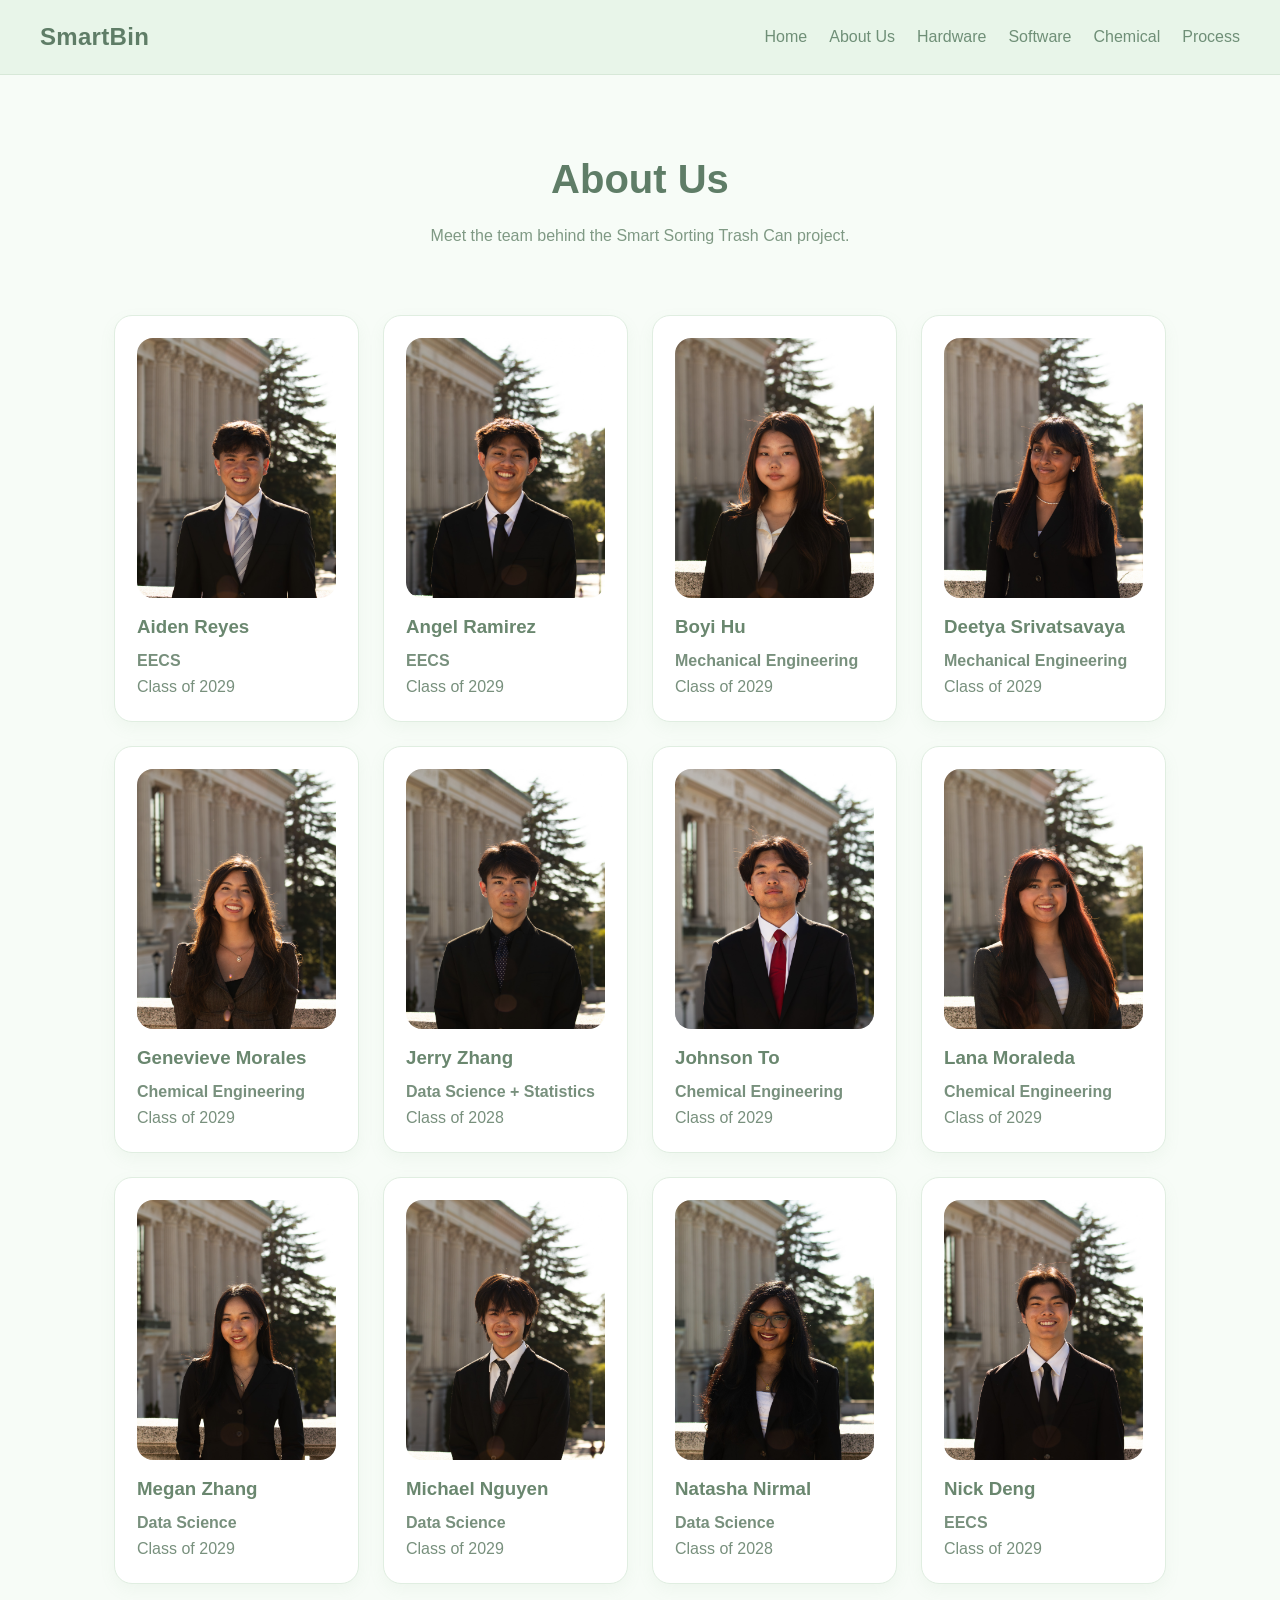
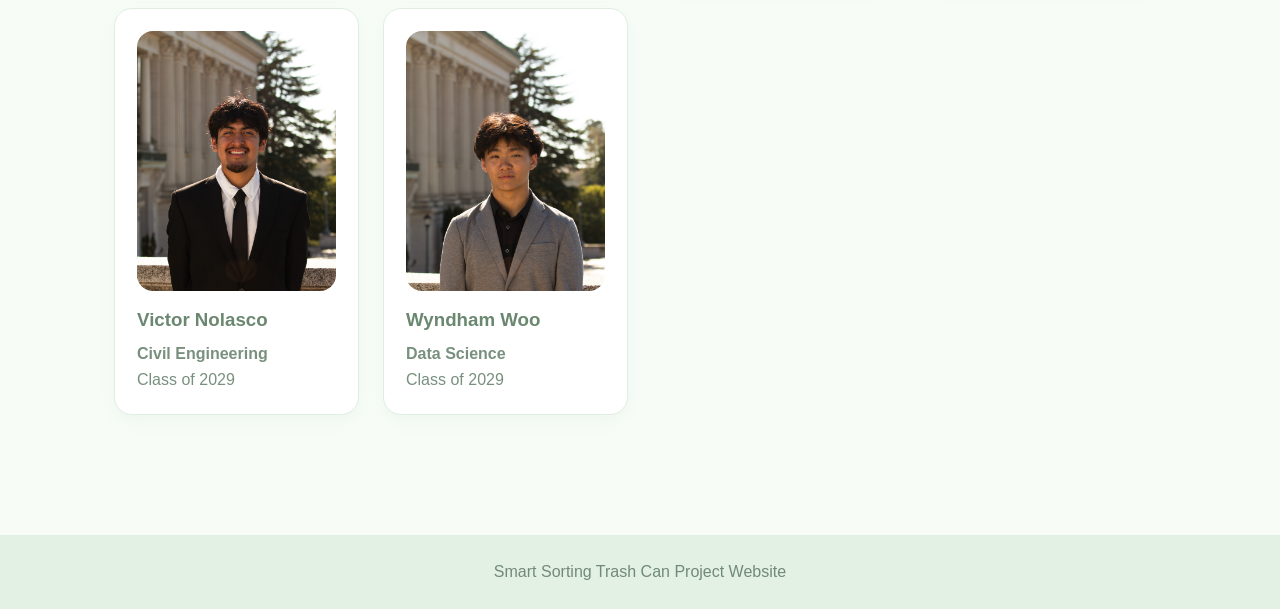
==== commit b9526630: "Update about.html" ====
--- a/about.html
+++ b/about.html
@@ -15,6 +15,7 @@
     <li><a href="hardware.html">Hardware</a></li>
     <li><a href="software.html">Software</a></li>
     <li><a href="chemical.html">Chemical</a></li>
+    <li><a href="process.html">Process</a></li>
   </ul>
 </header>
   </header>
--- a/styles.css
+++ b/styles.css
@@ -62,9 +62,12 @@
 
 .hero {
   min-height: 78vh;
-  background:
+  background-image:
     linear-gradient(rgba(111, 143, 119, 0.18), rgba(111, 143, 119, 0.18)),
-    url("images/team.jpg") center/cover no-repeat;
+    url("images/team.jpg");
+  background-size: cover;
+  background-position: center;
+  background-repeat: no-repeat;
   display: flex;
   align-items: center;
   justify-content: center;
@@ -290,3 +293,50 @@
     height: auto;
   }
 }
+.hero {
+  min-height: 78vh;
+  background-image: url("images/team.jpg");
+  background-size: cover;
+  background-position: center;
+  background-repeat: no-repeat;
+  display: flex;
+  align-items: center;
+  justify-content: center;
+  padding: 40px 24px;
+}
+.process-grid {
+  max-width: 1100px;
+  margin: 0 auto;
+  padding: 40px 24px 80px;
+  display: grid;
+  grid-template-columns: repeat(auto-fit, minmax(250px, 1fr));
+  gap: 28px;
+}
+
+.process-card {
+  background: #ffffff;
+  border: 1px solid #e0eee1;
+  border-radius: 18px;
+  padding: 16px;
+  text-align: center;
+  box-shadow: 0 6px 16px rgba(138, 173, 144, 0.08);
+  transition: transform 0.2s ease, box-shadow 0.2s ease;
+}
+
+.process-card:hover {
+  transform: translateY(-4px);
+  box-shadow: 0 10px 22px rgba(138, 173, 144, 0.14);
+}
+
+.process-card img {
+  width: 100%;
+  height: 220px;
+  object-fit: cover;
+  border-radius: 14px;
+  margin-bottom: 10px;
+}
+
+.process-card p {
+  font-size: 0.95rem;
+  color: #6f8f77;
+}
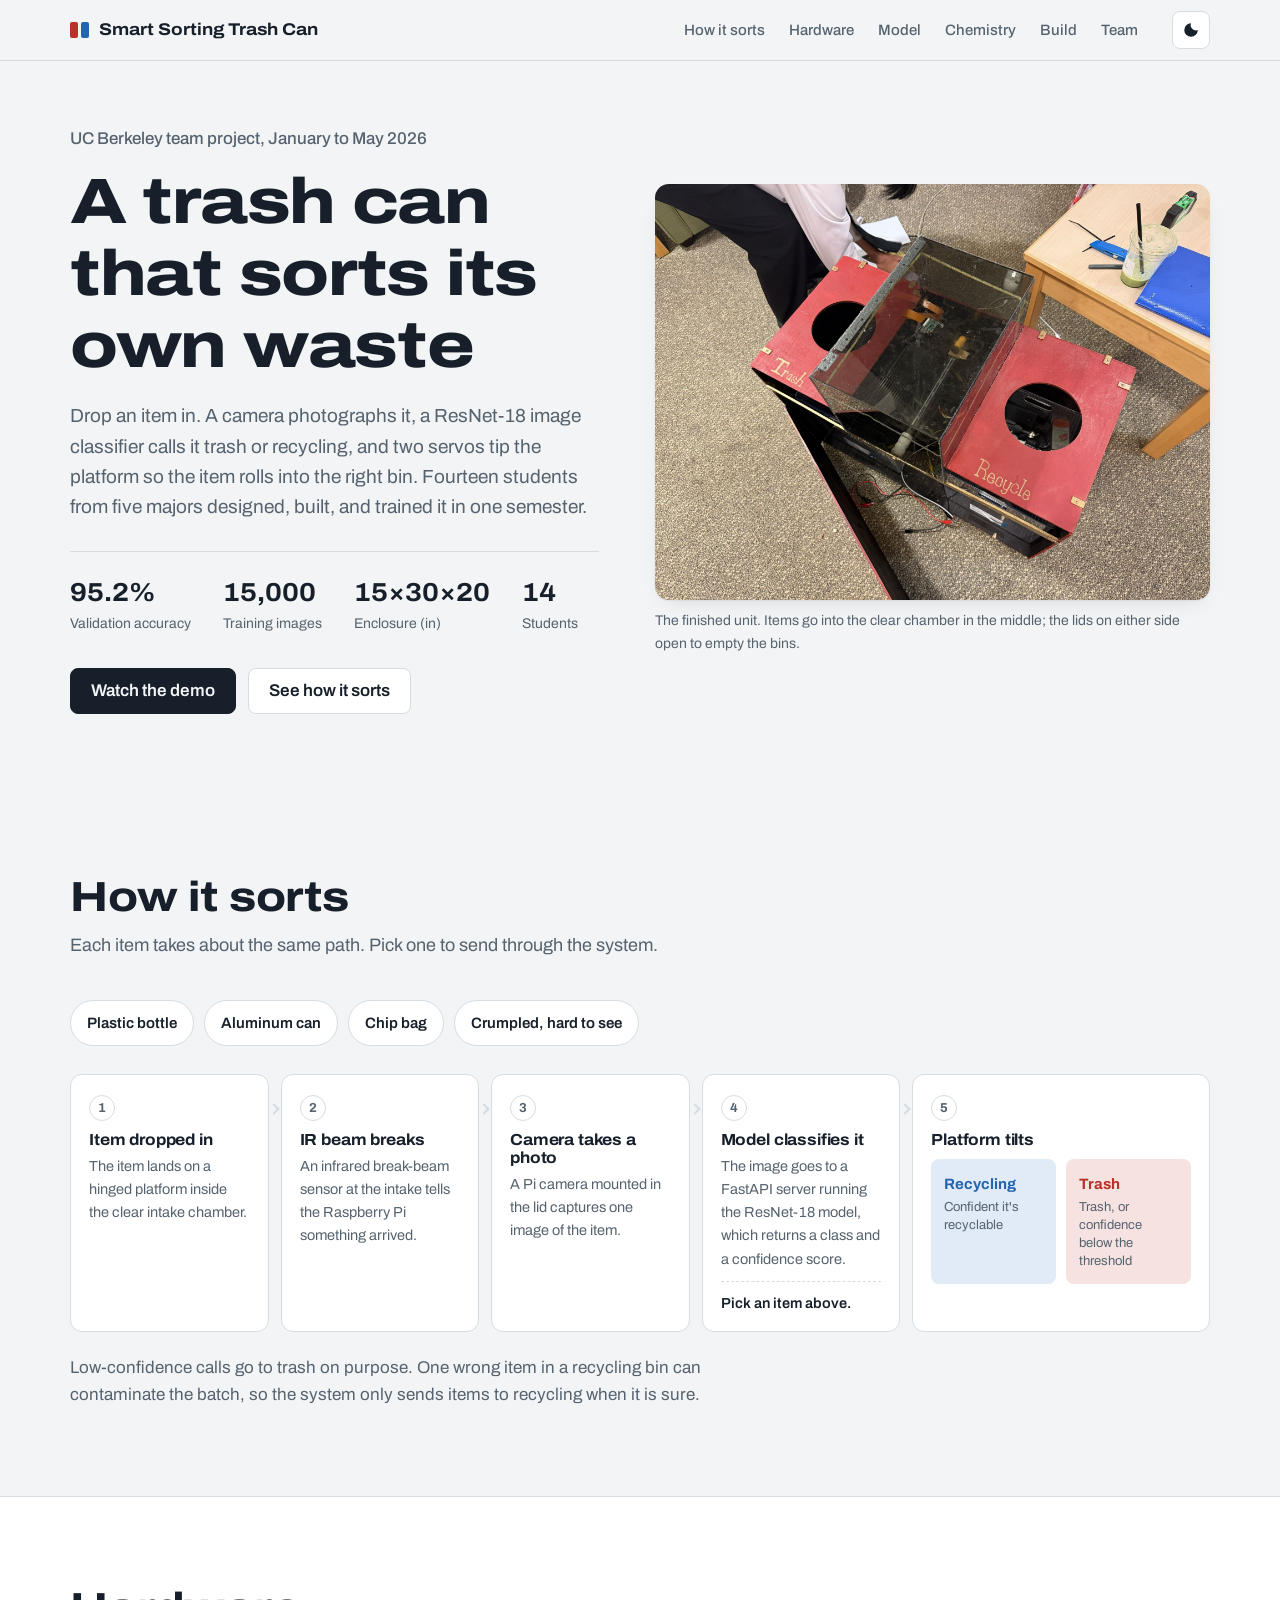
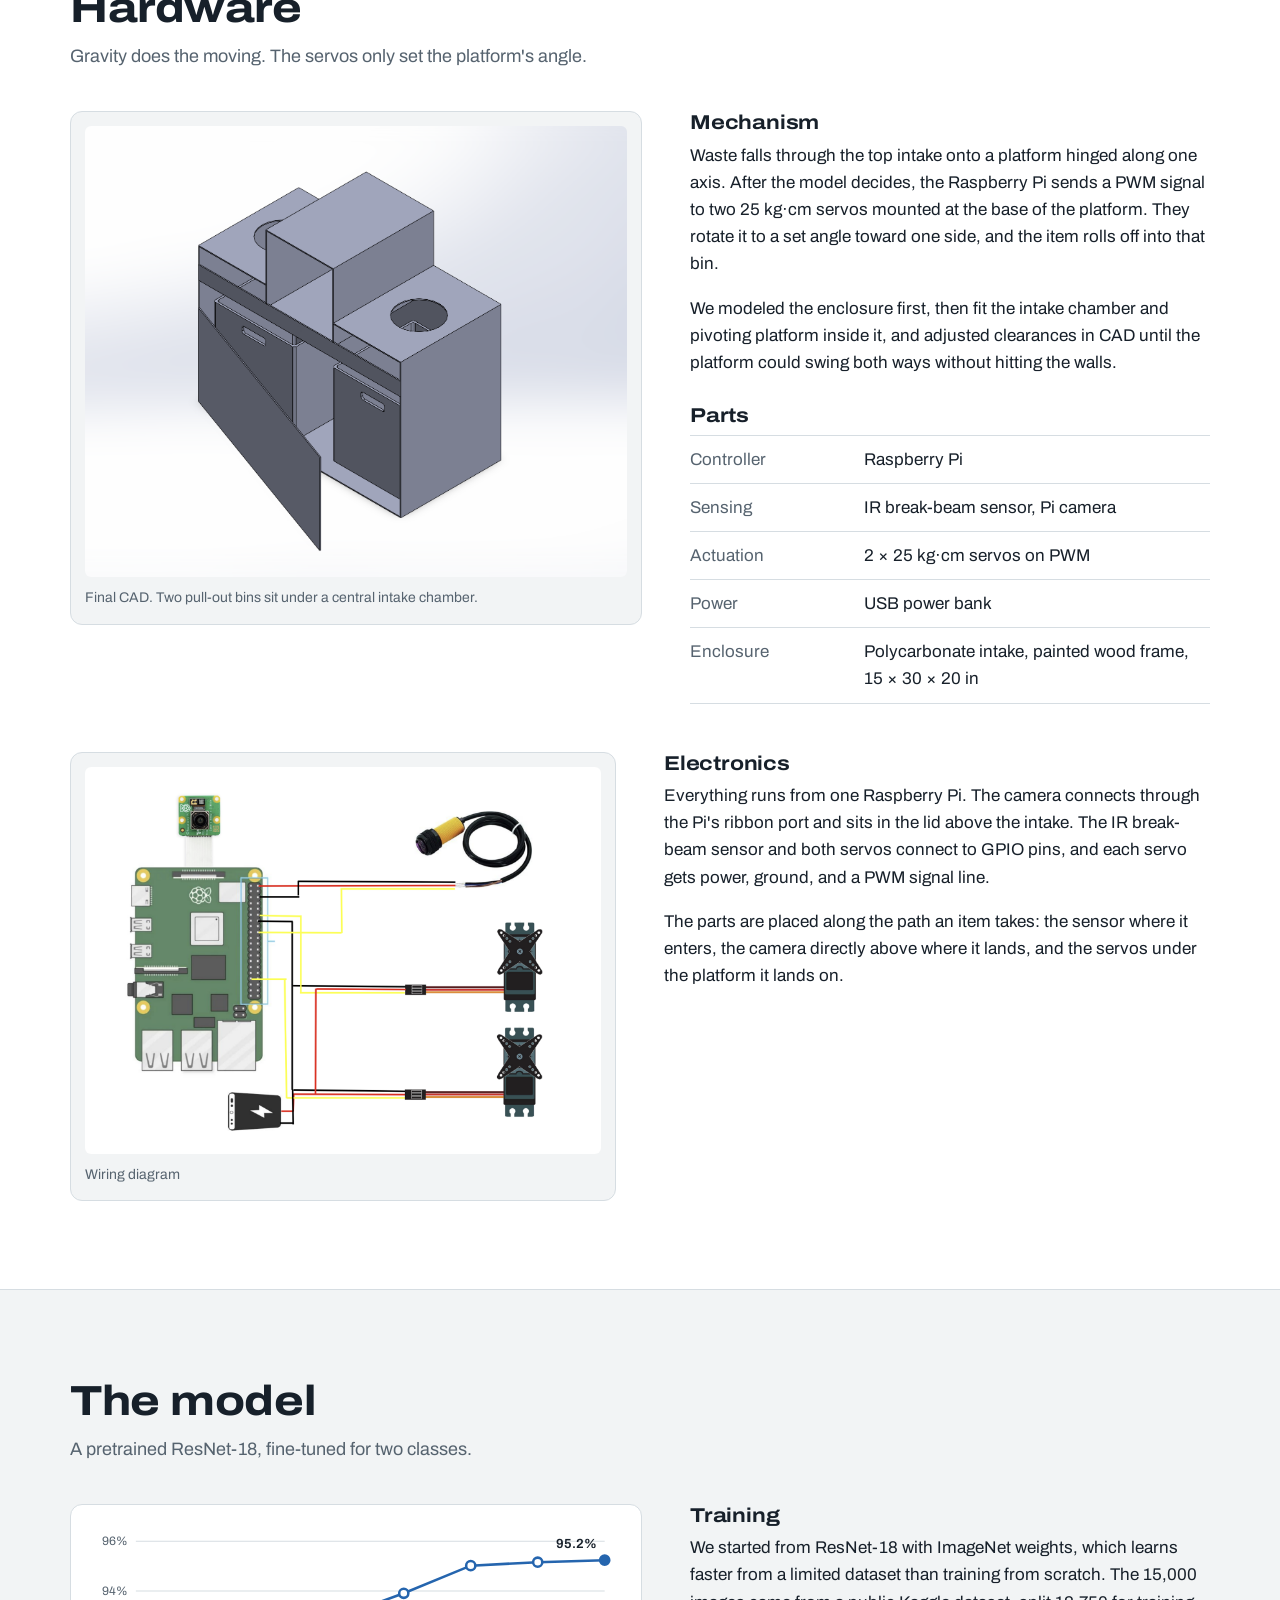
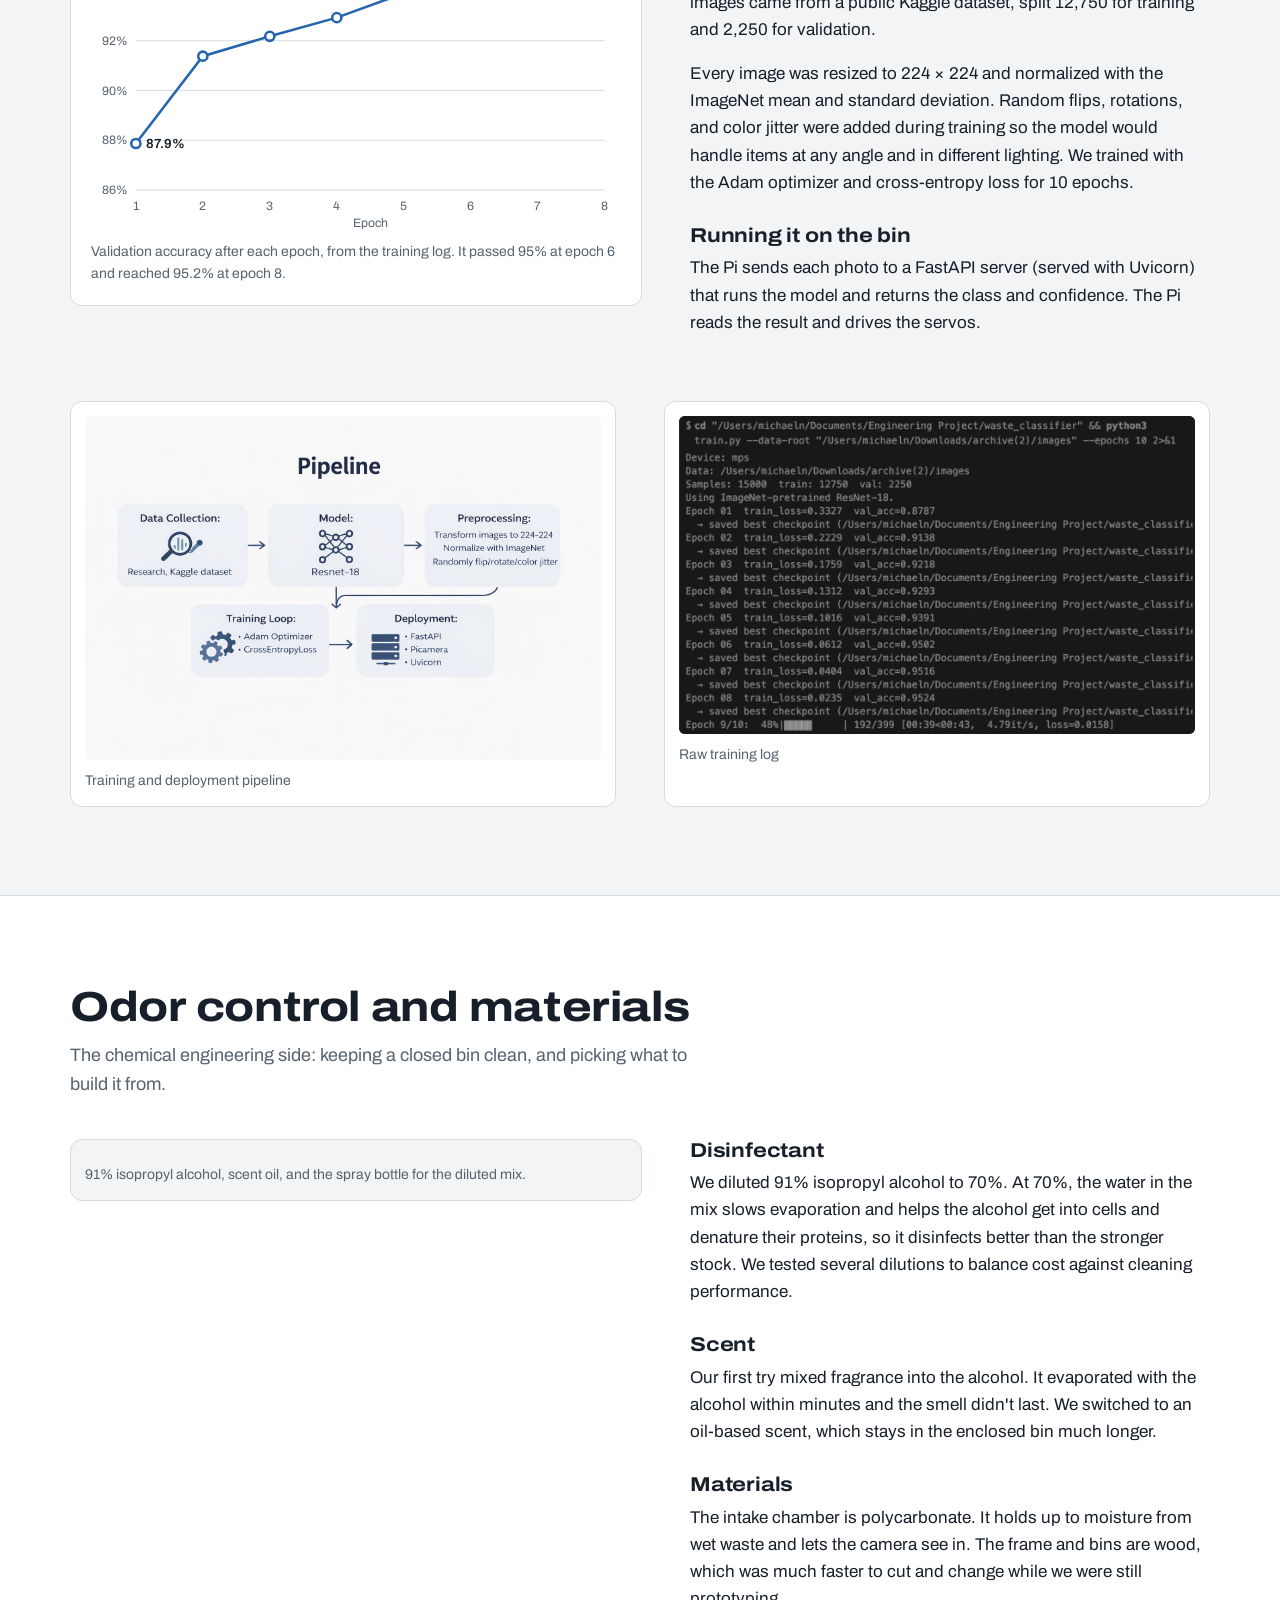
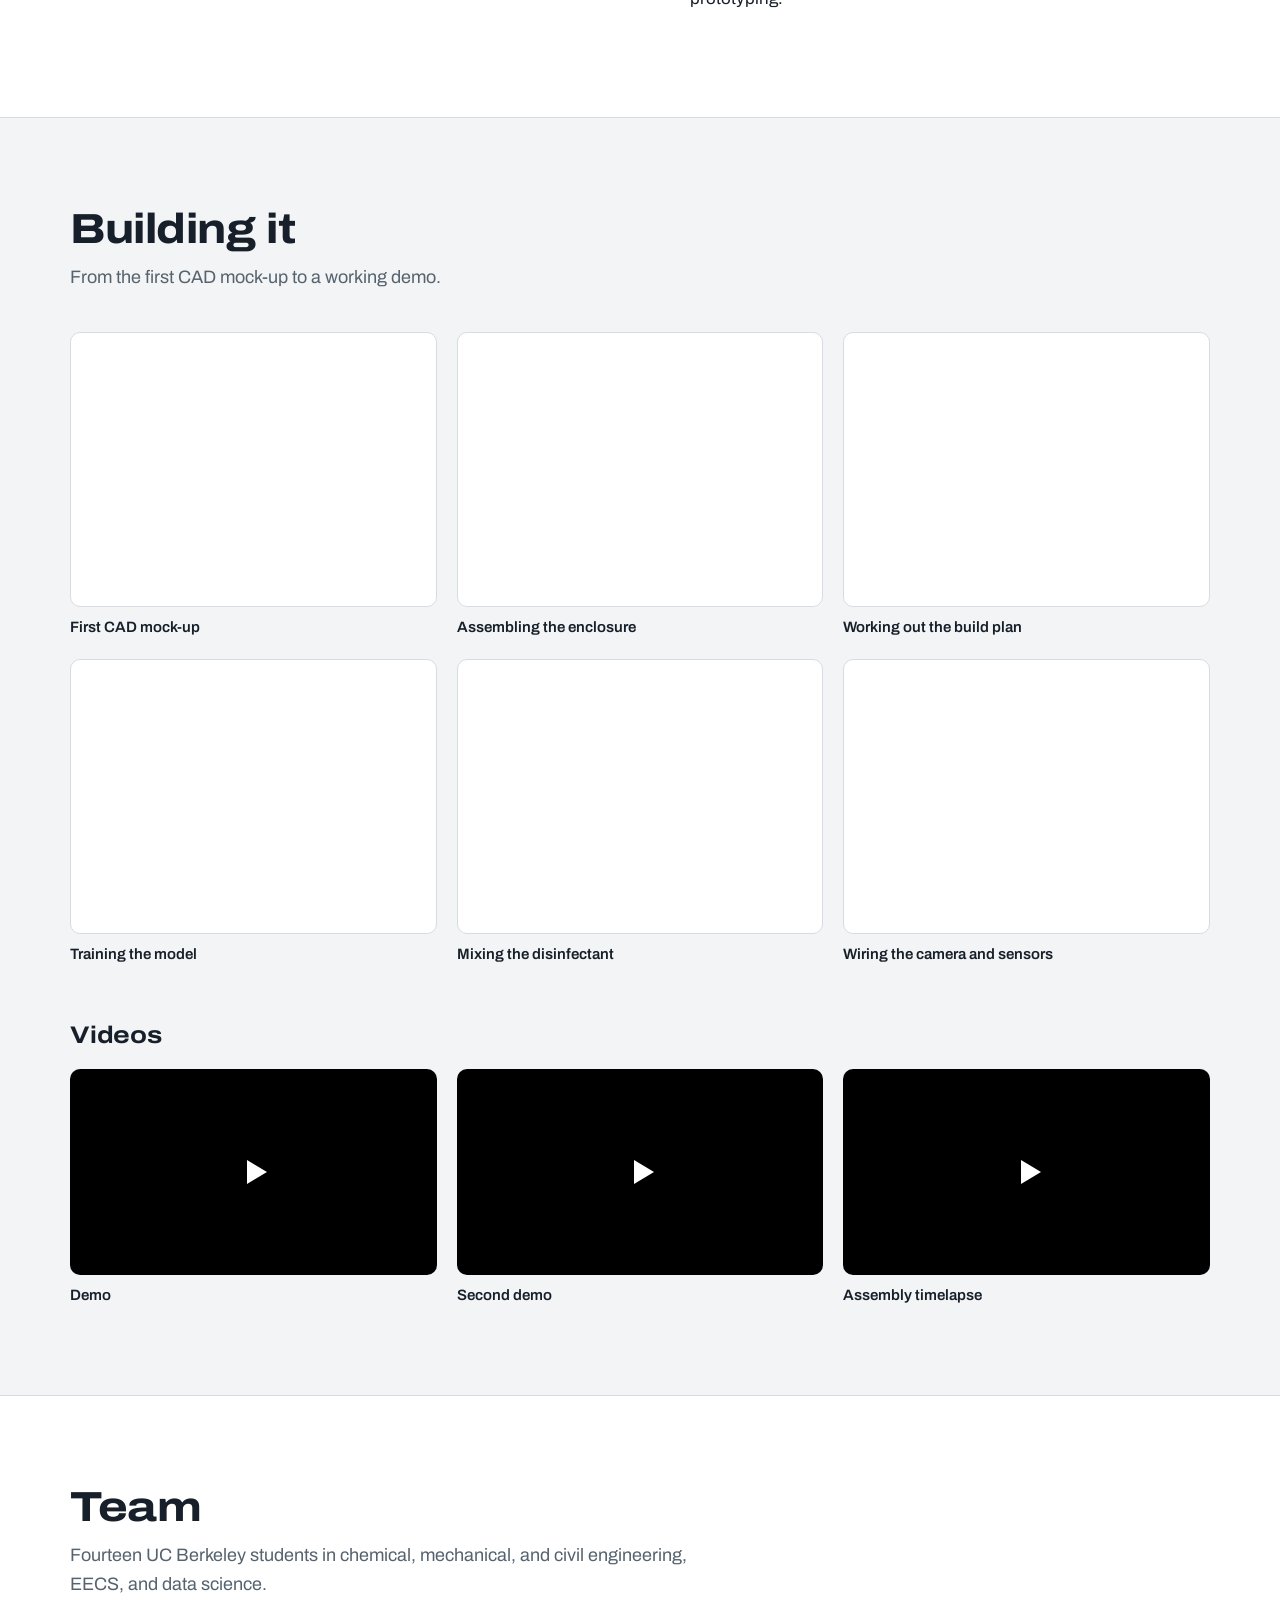
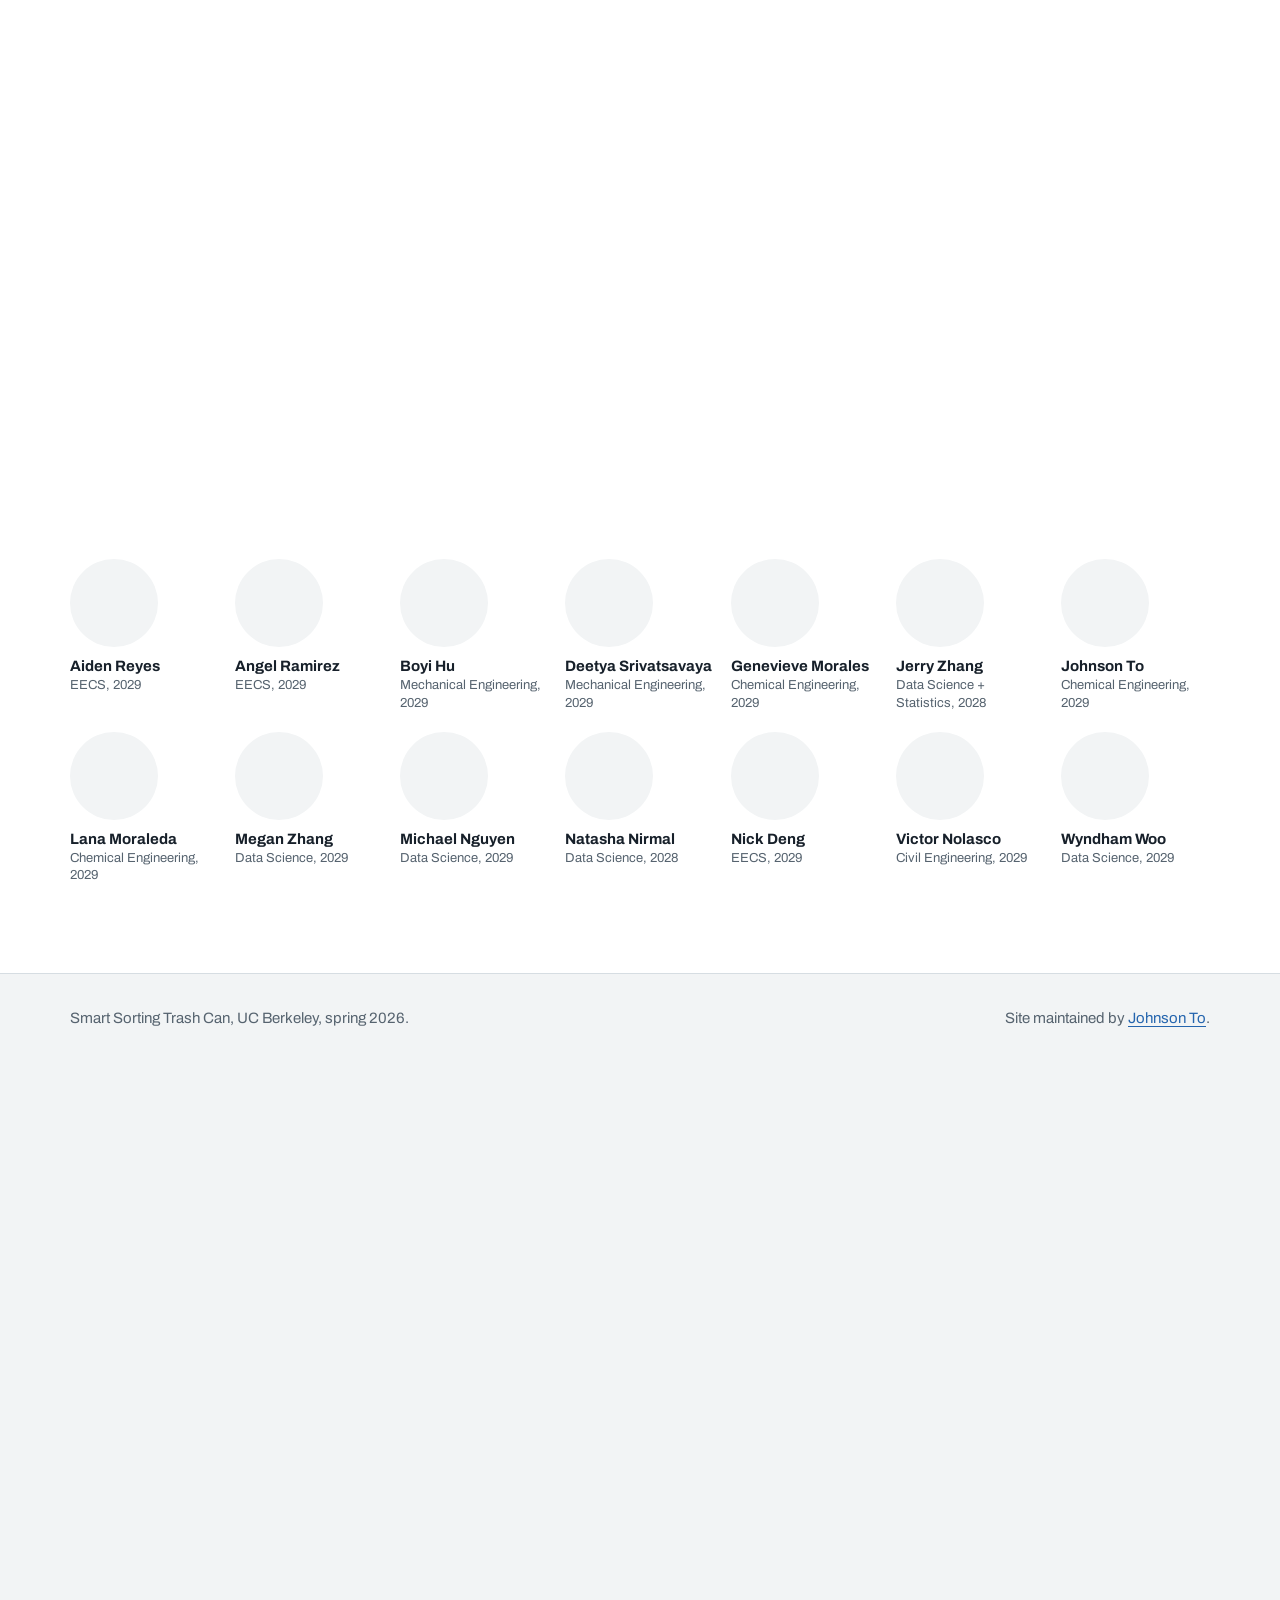
==== commit ed4cf732: "Redesign as a single page; compress and rename images; fix typos Co-Authored-By: Claude Opus 5.5 <no" ====
--- a/about.html
+++ b/about.html
@@ -1,138 +1,2 @@
-<!DOCTYPE html>
-<html lang="en">
-<head>
-  <meta charset="UTF-8" />
-  <meta name="viewport" content="width=device-width, initial-scale=1.0" />
-  <title>Smart Sorting Trash Can | About Us</title>
-  <link rel="stylesheet" href="styles.css" />
-</head>
-<body>
- <header class="navbar">
-  <div class="logo"><a href="index.html">SmartBin</a></div>
-  <ul class="nav-links">
-    <li><a href="index.html">Home</a></li>
-    <li><a href="about.html">About Us</a></li>
-    <li><a href="hardware.html">Hardware</a></li>
-    <li><a href="software.html">Software</a></li>
-    <li><a href="chemical.html">Chemical</a></li>
-    <li><a href="process.html">Process</a></li>
-  </ul>
-</header>
-  </header>
-
-  <section class="page-header">
-    <h1>About Us</h1>
-    <p>
-      Meet the team behind the Smart Sorting Trash Can project.
-    </p>
-  </section>
-
-  <section class="section">
-    <div class="team-grid">
-
-      <div class="team-card">
-        <img src="images/aiden reyes.jpg" alt="Aiden Reyes" class="team-photo">
-        <h3>Aiden Reyes</h3>
-        <p><strong>EECS</strong></p>
-        <p>Class of 2029</p>
-      </div>
-
-      <div class="team-card">
-        <img src="images/angel ramirez.jpg" alt="Angel Ramirez" class="team-photo">
-        <h3>Angel Ramirez</h3>
-        <p><strong>EECS</strong></p>
-        <p>Class of 2029</p>
-      </div>
-
-      <div class="team-card">
-        <img src="images/boyi hu.jpg" alt="Boyi Hu" class="team-photo">
-        <h3>Boyi Hu</h3>
-        <p><strong>Mechanical Engineering</strong></p>
-        <p>Class of 2029</p>
-      </div>
-
-      <div class="team-card">
-        <img src="images/deetya srivatsavaya.jpg" alt="Deetya Srivatsavaya" class="team-photo">
-        <h3>Deetya Srivatsavaya</h3>
-        <p><strong>Mechanical Engineering</strong></p>
-        <p>Class of 2029</p>
-      </div>
-
-      <div class="team-card">
-        <img src="images/genevieve morales.jpg" alt="Genevieve Morales" class="team-photo">
-        <h3>Genevieve Morales</h3>
-        <p><strong>Chemical Engineering</strong></p>
-        <p>Class of 2029</p>
-      </div>
-
-      <div class="team-card">
-        <img src="images/jerry zhang.jpg" alt="Jerry Zhang" class="team-photo">
-        <h3>Jerry Zhang</h3>
-        <p><strong>Data Science + Statistics</strong></p>
-        <p>Class of 2028</p>
-      </div>
-
-      <div class="team-card">
-        <img src="images/johnson to.jpg" alt="Johnson To" class="team-photo">
-        <h3>Johnson To</h3>
-        <p><strong>Chemical Engineering</strong></p>
-        <p>Class of 2029</p>
-      </div>
-
-      <div class="team-card">
-        <img src="images/lana moraleda.jpg" alt="Lana Moraleda" class="team-photo">
-        <h3>Lana Moraleda</h3>
-        <p><strong>Chemical Engineering</strong></p>
-        <p>Class of 2029</p>
-      </div>
-
-      <div class="team-card">
-        <img src="images/megan zhang.jpg" alt="Megan Zhang" class="team-photo">
-        <h3>Megan Zhang</h3>
-        <p><strong>Data Science</strong></p>
-        <p>Class of 2029</p>
-      </div>
-
-      <div class="team-card">
-        <img src="images/michael nguyen.jpg" alt="Michael Nguyen" class="team-photo">
-        <h3>Michael Nguyen</h3>
-        <p><strong>Data Science</strong></p>
-        <p>Class of 2029</p>
-      </div>
-
-      <div class="team-card">
-        <img src="images/natasha nirmal.jpg" alt="Natasha Nirmal" class="team-photo">
-        <h3>Natasha Nirmal</h3>
-        <p><strong>Data Science</strong></p>
-        <p>Class of 2028</p>
-      </div>
-
-      <div class="team-card">
-        <img src="images/nick deng.jpg" alt="Nick Deng" class="team-photo">
-        <h3>Nick Deng</h3>
-        <p><strong>EECS</strong></p>
-        <p>Class of 2029</p>
-      </div>
-
-      <div class="team-card">
-        <img src="images/victor nolasco.jpg" alt="Victor Nolasco" class="team-photo">
-        <h3>Victor Nolasco</h3>
-        <p><strong>Civil Engineering</strong></p>
-        <p>Class of 2029</p>
-      </div>
-
-      <div class="team-card">
-        <img src="images/wyndham woo.jpg" alt="Wyndham Woo" class="team-photo">
-        <h3>Wyndham Woo</h3>
-        <p><strong>Data Science</strong></p>
-        <p>Class of 2029</p>
-      </div>
-
-    </div>
-  </section>
-
-  <footer class="footer">
-    <p>Smart Sorting Trash Can Project Website</p>
-  </footer>
-</body>
-</html>
+<!doctype html>
+<html lang="en"><head><meta charset="utf-8"><title>Smart Sorting Trash Can</title><meta http-equiv="refresh" content="0; url=index.html#team"><link rel="canonical" href="https://johnsonto07.github.io/smart-trash-can-project/#team"></head><body><p>This page moved to <a href="index.html#team">one page</a>.</p></body></html>
